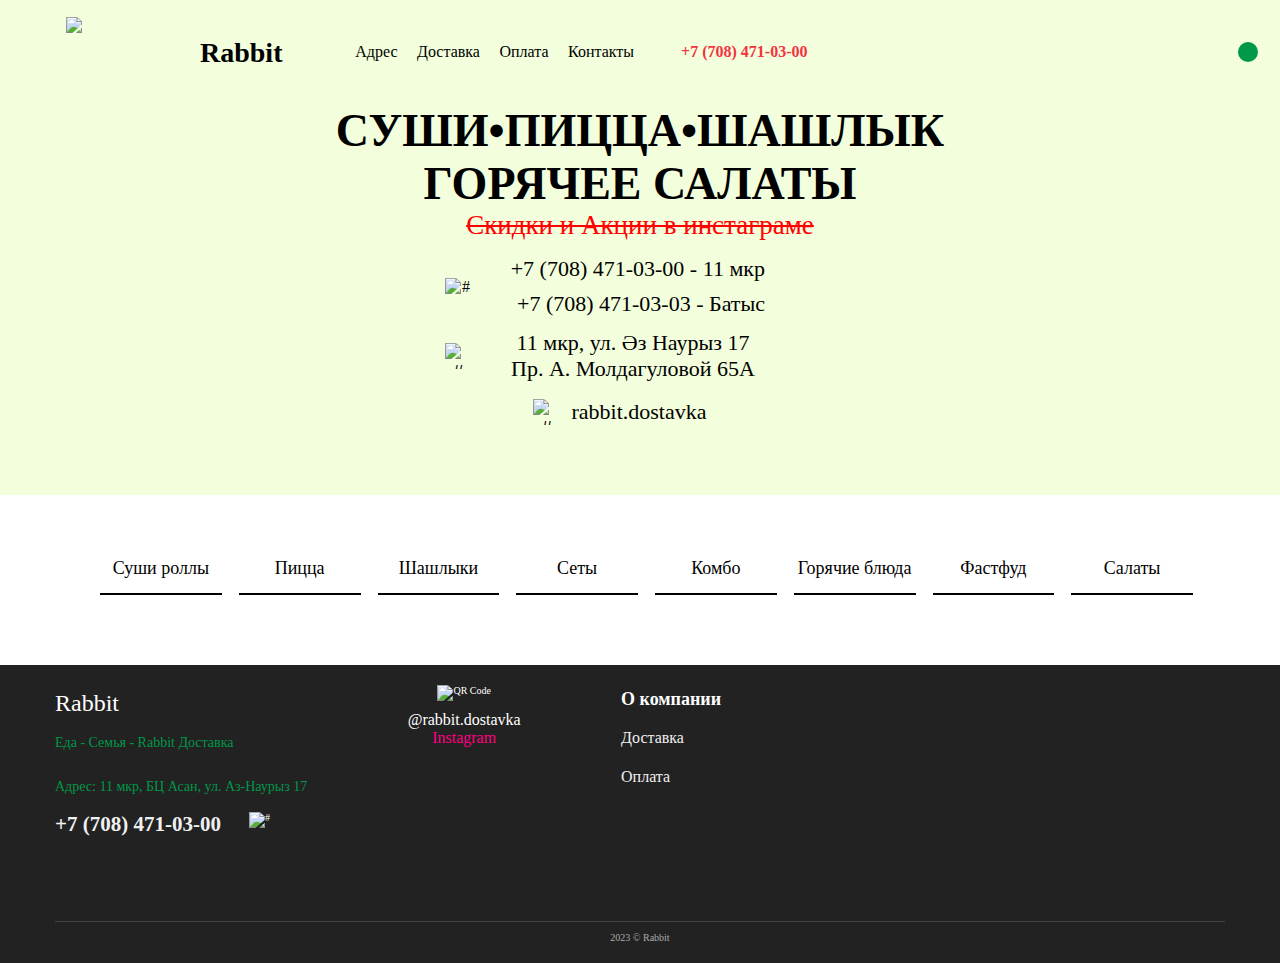
==== index.html @ d7cb296f "Add files via upload" ====
<!DOCTYPE html>
<html lang="en">

<head>
    <meta charset="UTF-8">
    <meta name="viewport" content="width='device-width', initial-scale=1.0">
    <link rel="stylesheet" href="style.css">
    <title>Вкусные Суши Пицца Шашлык. Доставка по Актобе Бесплатно</title>
</head>

<body>

    <div class="info_wrapper">
        <div class="overlay"></div>
        <div class="show-info-adress">
            <h1 class="show-info-adress-h1"></h1>
            <p class="show-info-adress-p"></p>
        </div>
    </div>

    

    <header>
        <img class="logo" src="images/logo.png" />
        <div class="header-section">
            <p class="name">Rabbit</p>
            <nav class="nav-header">
                <div class="nav-btns">
                    <button class="nav-btn" id='adress'>
                        <p>Адрес</p>
                    </button>
                    <button class="nav-btn" id="delivery">
                        <p>Доставка</p>
                    </button>
                    <button class="nav-btn" id="pay">
                        <p>Оплата</p>
                    </button>
                    <button class="nav-btn" id="contacts">
                        <p>Контакты</p>
                    </button>
                   
                </div>
                <a href="tel:+77084710300" style="color: #f33340;" class="teleph">+7 (708) 471-03-00</a>
            </nav>
            <p class="invis"></p>
            <button class="nav-btn">
                <a href="checkout.html" class="checkout-button"><img src="images/shopping-basket.png" alt=""></a>
            </button>
        </div>
    </header>
    <!---HEAAAAAAAAAAAAAAADDDDDDDDDDDDDDDDDEEEEEEEEEEEEERRRRRRRRRRRRRRRRRRRRR 2222222222222222222222222222222-->
    <div class="header-2">
    
        <div class="container">
            <div class="header">
                СУШИ•ПИЦЦА•ШАШЛЫК <br />
                ГОРЯЧЕЕ САЛАТЫ
            </div>
            <div class="addition-info">
                <p class="discount">Скидки и Акции в инстаграме</p>
                <div class="contact-info">
                    <img src="images/phone-call.png" alt="#" class="phone-icon" />
                    <div class="phones">
                        <p class="phone-1">+7 (708) 471-03-00 - 11 мкр</p>
                        <p class="phone-2">+7 (708) 471-03-03 - Батыс</p>
                    </div>
                </div>
                <div class="address-block">
                    <img src="images/location-pin.png" alt="#" class="location" />
                    <div class="adresess">
                        <p class="address-1">11 мкр, ул. Әз Наурыз 17</p>
                        <p class="address-2">Пр. А. Молдагуловой 65А</p>
                    </div>
                </div>
                <div class="instagram">
                    <img src="images/insta.png" alt="#" class="insta-icon" />
                    <p>rabbit.dostavka</p>
                </div>
            </div>
        </div>
    </div>


    <main class="main">
        <div class="container">
            <!-- Навигация по категориям -->
            <nav class="main__nav">
                <button class="nav-btn main__nav_btn" data-type="sushi">Суши роллы</button>
                <button class="nav-btn main__nav_btn" data-type="pizza">Пицца</button>
                <button class="nav-btn main__nav_btn" data-type="shash">Шашлыки</button>
                <button class="nav-btn main__nav_btn" data-type="set">Сеты</button>
                <button class="nav-btn main__nav_btn" data-type="combo">Комбо</button>
                <button class="nav-btn main__nav_btn" data-type="hot">Горячие блюда</button>
                <button class="nav-btn main__nav_btn" data-type="fastfood">Фастфуд</button>
                <button class="nav-btn main__nav_btn" data-type="salads">Салаты</button>
            </nav>
    
            <!-- Контейнер для карточек товаров -->
            <div class="product__cards"></div>
    </main>

    <footer class="footer">
        <div class="container-footer">
            <div class="footer-content">
                <div class="footer-info">
                    <h3>Rabbit</h3>
                    <p>Еда - Семья - Rabbit Доставка<br><br>
                        Адрес: 11 мкр, БЦ Асан, ул. Аз-Наурыз 17</p>
                    <div class="footer-tel"> <a href="tel:+77084710300">+7 (708) 471-03-00</a>
                        <img src="images/whatsapp.png" alt="#">
                    </div>
                </div>
                <div class="footer-links">
                    <div class="qr-section">
                        <img src="/footer-images/qr.jpg" alt="QR Code" />
                        <p>@rabbit.dostavka</p>
                    </div>
                    <div class="socials">
                        <a href="https://www.instagram.com/rabbit.dostavka" target="_blank">Instagram</a>
                    </div>
                </div>
                <div class="footer-about">
                    <h4>О компании</h4>
                    <a class="delivery">Доставка</a>
                    <br>
                    <a class="pay">Оплата</a>
                </div>
                <div class="footer-map">
                    <iframe
                        src="https://www.google.com/maps/embed?pb=!1m14!1m8!1m3!1d40790.272103931005!2d57.206303!3d50.28461!3m2!1i1024!2i768!4f13.1!3m3!1m2!1s0x4182216ed32d5f21%3A0x806fc4bc1d9e8f83!2z0JDQtyDQndCw0YPRgNGL0LcgMTcsINCQ0pvRgtOp0LHQtSAwMzAwMDAsINCa0LDQt9Cw0YXRgdGC0LDQvQ!5e0!3m2!1sru!2sua!4v1732531003346!5m2!1sru!2sua"
                        width="422" height="214" style="border:0;" allowfullscreen="" loading="lazy"
                        referrerpolicy="no-referrer-when-downgrade"></iframe>
                </div>
            </div>
            <div class="footer-bottom">
                <p>2023 &copy; Rabbit</p>
            </div>
        </div>
    </footer>

    <script src="js/cardLoading_sys.js" ></script>
    <script src="js/text.js"></script>
</body>



</html>
---- style.css ----
* {
    padding: 0;
    margin: 0;
    border: none;
    font-family: 'tilda';
}


*, *::before, *::after {
    box-sizing: border-box;
}

a, a:link, a:visited {
    text-decoration: none;
}

a:hover {
    text-decoration: none;
}

aside, nav, footer, header, section, main {
    display: block;
}

h1, h2, h3, h4, h5, h6, p {
    font-size: inherit;
    font-weight: inherit;
    font-family: var(--first-family);
}

html {
    margin: 0;
    box-sizing: border-box;
    font-size: 10px;
}

@font-face {
    font-family: "tilda";
    src: url(./fonts/TildaSans-VF.woff) format("woff"),
    url(./fonts/TildaSans-VF.woff2) format("woff2");
}

button{
    background: transparent;
}

.container{
    max-width: 1110px ;
    margin: 0 auto;
    width: 100%;
}


header {
    background-color: #f2fedc;
    width: 100%;
    height: auto;
    display: flex;
    padding: 0 2rem;
}

.logo {
    width: 139px;
    margin-left: 46px;
    position: absolute;
    margin-top: 17px;
}

.name {
    font-size: 2rem;
    padding-left: 180px;
    font-family: "tilda";
    line-height: 43px;
    font-size: 28px;
    font-weight: 700;
    position: inherit;
}

.header-section {
    display: flex;
    width: 100%;
    height: auto;
    align-items: center;
    justify-content: space-between;
    padding-bottom: 27px;
    padding-top: 27px;
}

.nav-header {
    display: flex;
    align-items: center;
}

.nav-btns {
    display: inline-block;
    width: auto;
    height: 5rem;
}

.nav-btn {
    background-color: transparent;
    height: 5rem;
    text-align: center;
    margin-left: 15px;
    margin-right: 2px;
    transition: 0.2s ease-in;
    font-size: 18px;
    font-family: "tilda";
    line-height: 1.55;
    font-weight: 400;
    cursor: pointer;
}

.nav-btn:hover {
    color: #ffbe16;
}

.teleph {
    font-family: "tilda";
    color: #f33340;
    margin-left: 45px;
    font-size: 24px;
    font-weight: 700;
}

.invis {
    margin-right: 300px;
}



/*HEADER-1 END*/

/* header - 2 start */

.header-2 {
    background-color: #f2fedc;
    padding-bottom: 7rem;
    text-align: center;
}


.header {
    font-size: 28px;
    font-weight: bold;
    color: #000;
    font-size: 46px;
    position: static;
}

.menu {
    display: flex;
    justify-content: center;
    gap: 20px;
    margin-bottom: 20px;
}


.sushi {
    width: 286px;
    height: 381px;
    margin-left: 400px;
    position: absolute;
    margin-top: 65px;
}

.shashl {
    width: 575px;
    height: 479px;
    position: absolute;
    transform: rotate(10deg);
    margin-top: 280px;
    margin-left: 460px;
}

.pizza {
    width: 531px;
    height: 397px;
    position: absolute;
    margin-left: 970px;
    margin-top: 125px;
}

.addition-info {
    font-size: 22px;
    width: 500px;
    margin: 0 auto;

}



.contact-info {
    font-size: 16px;
    display: grid;
    /* Use grid layout */
    grid-template-columns: auto 1fr auto;
    /* Define three columns */
    align-items: center;
    justify-content: space-around;
    width: 350px;
    height: 44px;
    text-align: center;
    margin-left: 25px;
    margin-top: 15px;
}

.phones {}

.contact-info .phone-1 {
    font-size: 22px;
    position: static;
    float: right;

}

.contact-info .phone-2 {
    font-size: 22px;
    position: static;
    float: right;
    line-height: 43px;
}

.contact-info .phone-icon {
    width: 26px;
    height: 26px;
    margin-left: 30px;
}


.discount {
    font-size: 22px;

}




.address-block {
    font-size: 22px;
    display: grid;
    /* Use grid layout */
    grid-template-columns: auto 1fr auto;
    /* Define three columns */
    align-items: center;
    justify-content: space-around;
    margin: 0 auto;
    width: 350px;
    height: 44px;
    margin-right: 95px;
    margin-top: 30px;
}






.location {
    width: 26px;
    height: 26px;

}

.instagram {
    margin-top: 10px;
    font-size: 22px;
    font-weight: 400;
    margin-top: 25px;
    margin-right: 40px;
    display: flex;
    justify-content: center;
    align-items: center;
}

.insta-icon {
    width: 26px;
    height: 26px;
    margin-right: 12px;

}
/*MAIN START*/
main{
    margin-bottom: 5rem;
}

.main__nav{
    display: flex;
    justify-content: space-between;
    align-items: center;
    margin-top: 5rem;
}
.main__nav_btn{
    border-bottom: 2px solid black;
    width: 20rem;
    margin-bottom: 2rem;
}

.main__nav_btn:hover{
    border-bottom: 2px solid rgb(119, 175, 15);
}

.product__cards{
    display: grid;
    grid-template-columns: repeat(auto-fit, minmax(300px, 1fr));
    place-items: center;
    /* display: flex;
    justify-content: space-between;
    align-items: center;
    flex-wrap: wrap; */

}

.product__card{
    border-radius: 2rem;
    display: flex;
    flex-direction: column;
    align-items: center;
    max-width: 34.5rem;
    box-shadow: 4px 4px 10px 0px rgba(34, 60, 80, 0.2);
    margin-bottom: 2rem;
}

.product__card:hover{
    transition: 0.3s ease-in-out;

    box-shadow: 11px -25px 62px 0px rgba(0, 0, 0, 0.25) ;
}

.card__image img{
    width: 34.5rem;
    height: 30rem;
    border-radius: 2rem;
    border-bottom-left-radius: 0;
    border-bottom-right-radius: 0;
    margin-bottom: 1.5rem;
   
}
.card__content{
    display: flex;
    flex-direction: column;
    align-items: center;
}
.card__price{
    font-size: 3vh;
    color: #019849;
    font-weight: 700;
    margin-bottom: 1.5rem;
}

.discount{
    font-size: 3vh;
    color: #ff0303;
    text-decoration:line-through;
}
.product_name_item{
        line-height: 1;
            color: #000000;
            font-weight: 400;
            text-transform: uppercase;
            font-size: 2rem;
            margin-bottom: 1.5rem;
}
.product_disc_item{
    line-height: 1.2;
    color: #7d7d7d;
    font-weight: 600;
    font-size: 1.4rem;
    margin-bottom: 1.5rem;
}

.card__disc_button{
    margin-bottom: 3.5rem;
}

.disc__button_item{
    color: #ffffff;
        background-color: #019849;
        border-radius: 9px;
        padding: 1rem 7.5rem;
        font-size: 1.3rem;
        font-weight: 700;
}

.card__bottom_btns{
    display: flex;
    justify-content: space-between;
    align-items: center;
    margin-bottom: 2.5rem;

}

.card__counter{
    display: flex;
    justify-content: space-between;
    align-items: center;
    text-align: center;
    padding: 0.6rem 0.4rem;
    border-radius: 9px;
    border: 1px solid black;
    margin-right: 0.5rem;
}

.conter__btn{
    background: transparent;
}
.conter__btn img{
    width: 16px;
    height: 16px;
}

.counter_nums{
    font-size: 14px;
    line-height: 1.55;
    padding: 0 4rem;
}


.bottom__button_item{
    color: #ffffff;
    background-color: #000000;
    border-radius: 9px;
    padding: 1rem 1.5rem;
    font-size: 1.3rem;
    font-weight: 700;
    transition: 0.3s ease-in-out;
}

.bottom__button_item:hover{
    background-color: #019849;
    
}


/*FOOOOOOOOOOOOOOOOOOOOOOTTTTTTTTTTTTTTTTTEEEEEEEEEERRRRRRRRRRRR*/

.footer {
    background-color: #222;
    color: #fff;
    padding: 20px 0;

}


.footer .container-footer {
    max-width: 1200px;
    margin: 0 auto;
    padding: 0 15px;
}

.footer-content {
    display: flex;
    justify-content: space-between;
    flex-wrap: wrap;

}


.footer-info {
    max-width: 300px;
}

.footer-info h3 {
    margin-bottom: 10px;
    font-size: 24px;
    line-height: 37px;
    font-weight: 400;
}

.footer-info p {
    color: #019849;
    margin-bottom: 10px;
    font-size: 14px;
    line-height: 22px;
    font-weight: 500;
}


.footer-info a {
    color: #f0f0f0;
    text-decoration: none;
    font-size: 21px;
    font-weight: 900;
    line-height: 33px;
    align-items: center;
    text-align: center;

}

.footer-info .footer-tel {
    display: flex;
    justify-content: space-between;
    align-items: center;
    width: 220px;
}

.footer-info .footer-tel img {
    width: 26px;
    height: 26px;

}

.footer-about {
    line-height: 28px;
    font-size: 16px;
}


.footer-about {
    line-height: 28px;
    font-size: 16px;
}

.footer-about a {
    cursor: pointer;
    color: #f0f0f0;
    font-weight: 400;
    font-size: 16px;
}

.footer-about .delivery {
    line-height: 50px;
}


.footer-about h4 {
    font-size: 18px;
    font-weight: 700;
}


.footer-links {
    display: flex;
    flex-direction: column;
    align-items: center;
}

.footer-links .qr-section {
    display: block;
    width: 150px;
    align-items: center;
    text-align: center;


}




.footer-links .qr-section img {
    width: 150px;
    height: 150px;
    margin-bottom: 10px;
}

.footer-links .qr-section p {
    font-size: 16px;
    font-weight: 400;
}




.footer-links .socials a {
    color: #ff007f;
    font-size: 16px;

}

.footer-map iframe {
    border: none;
    border-radius: 8px;
}

.footer-bottom {
    text-align: center;
    margin-top: 20px;
    border-top: 1px solid #444;
    padding-top: 10px;
    color: #aaa;
}



.info_wrapper {
    width: 100%;
    height: 100%;
    position: fixed;
    top: 0;
    left: 0;
    display: none;
    background-color: rgba(0, 0, 0, 0.5);  
    justify-content: center;   
    align-items: center;
    
}

.overlay {
    position: absolute;
    top: 0;
    left: 0;
    width: 100%;
    height: 100%;
    background-color: rgba(0, 0, 0, 0.5);
    opacity: 0;
    visibility: hidden;
    transition: opacity 0.4s ease-in, visibility 0.4s ease-in;
 
}

.overlay.show {
    opacity: 1;
    visibility: visible;

}

.show-info-adress {
    background-color: #0f0f0f;
    position: relative;
    padding: 45px 120px;
    color: #f0f0f0;
    transition: opacity 0.4s ease-in, visibility 0.4s ease-in;
    opacity: 0;
    visibility: hidden;
    flex-direction: column;
    align-items: center;
    text-align: center;
}

.show-info-adress.show {
    opacity: 1;
    visibility: visible;
}

.show-info-adress p {
    font-size: 18px;
}

.show-info-adress h1 {
    font-size: 30px;
    margin-bottom: 20px;
    font-weight: 700;
}

/*HEADER ADPTIVE START*/

@media(max-width:1300px) {
    .nav-btns .nav-btn {
        font-size: 1.6rem;
    }

    .teleph {
        font-size: 1.6rem;
    }
}


/*CARDS ADAPTIVE*/

@media (max-width:1024px) {
    .product__card{
        max-width: 30rem;
    }
    .card__image img{
        max-width: 30rem;
    }
    .main__nav{
        overflow-x: scroll;
    }
    /* header{
        display: none;
    } */
}

@media (max-width:960px) {
    .product__cards{
        grid-template-columns: repeat(auto-fit, minmax(350px, 1fr));
    }
}


/*CODE CHANGES*/

.checkout-button{
    background-color: #019849;
    padding: 1rem;
    display: flex;
    border-radius: 50%;
    align-items: center;
}
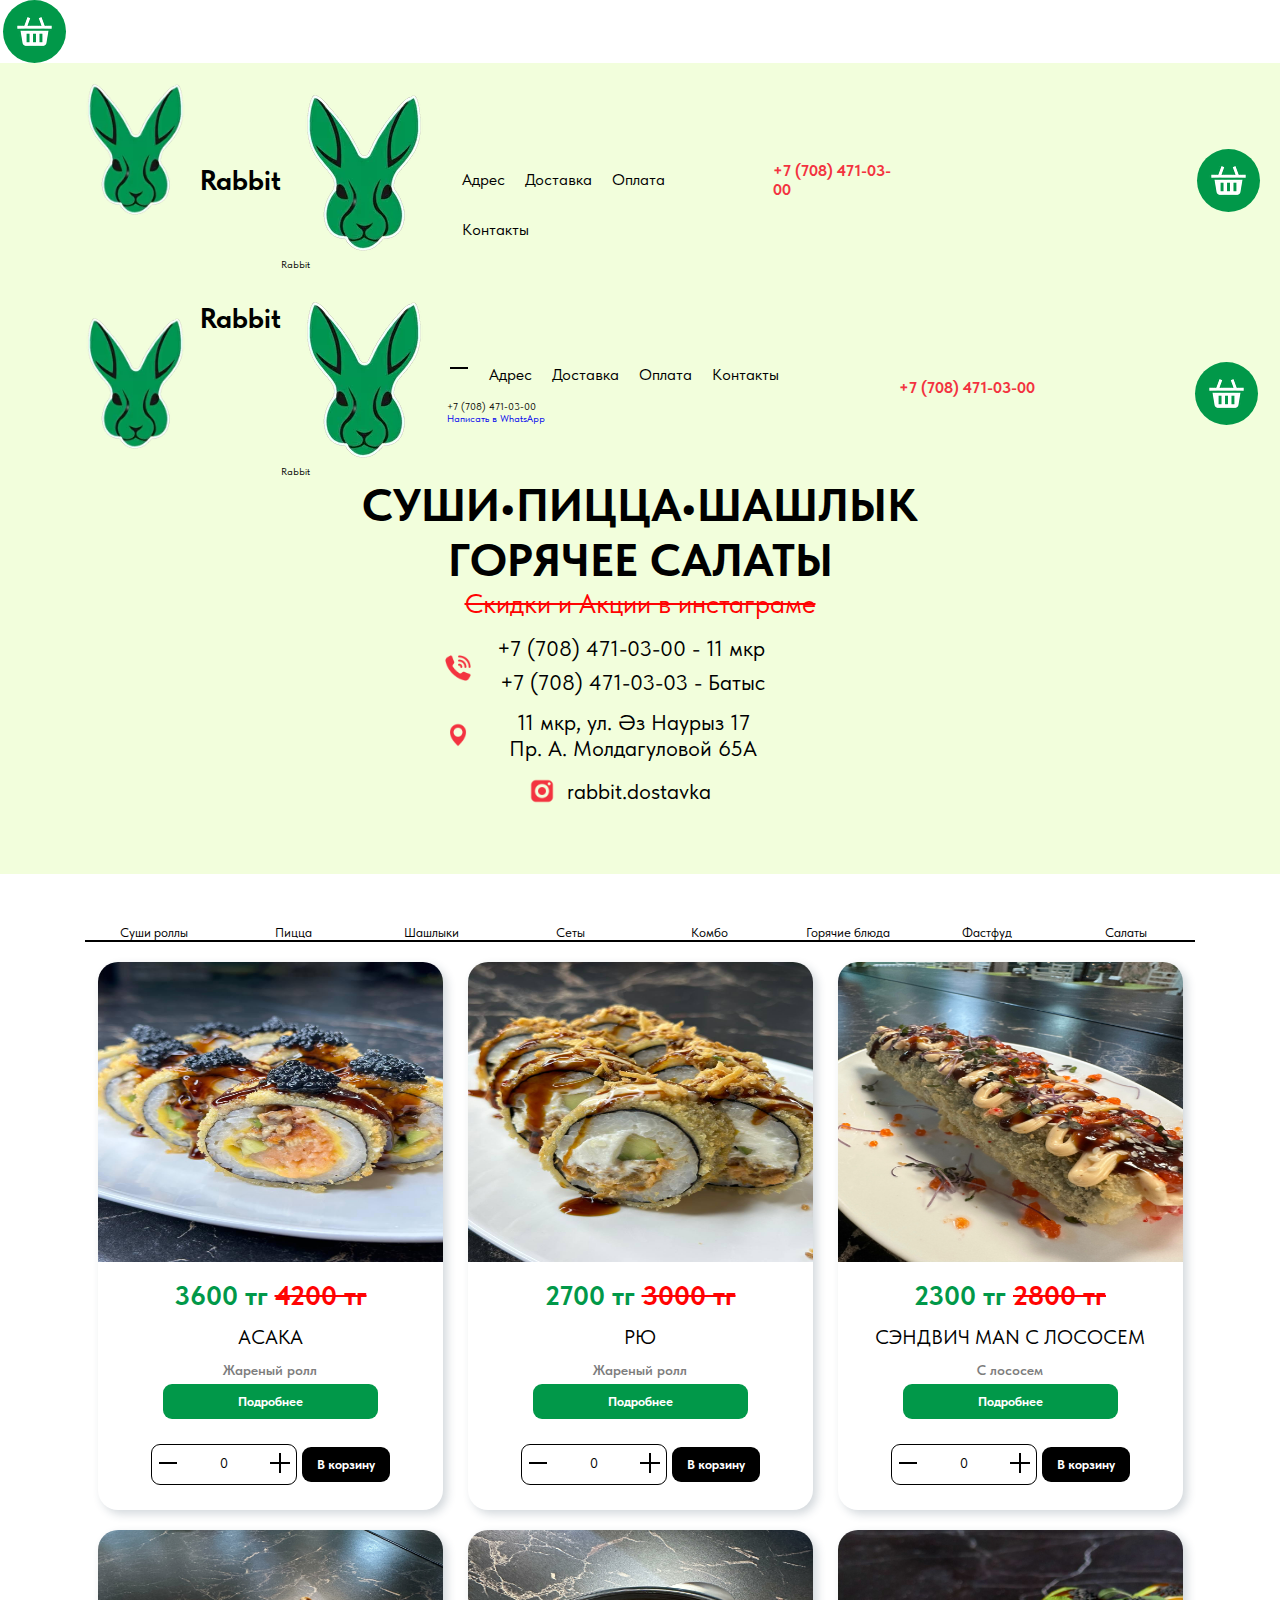
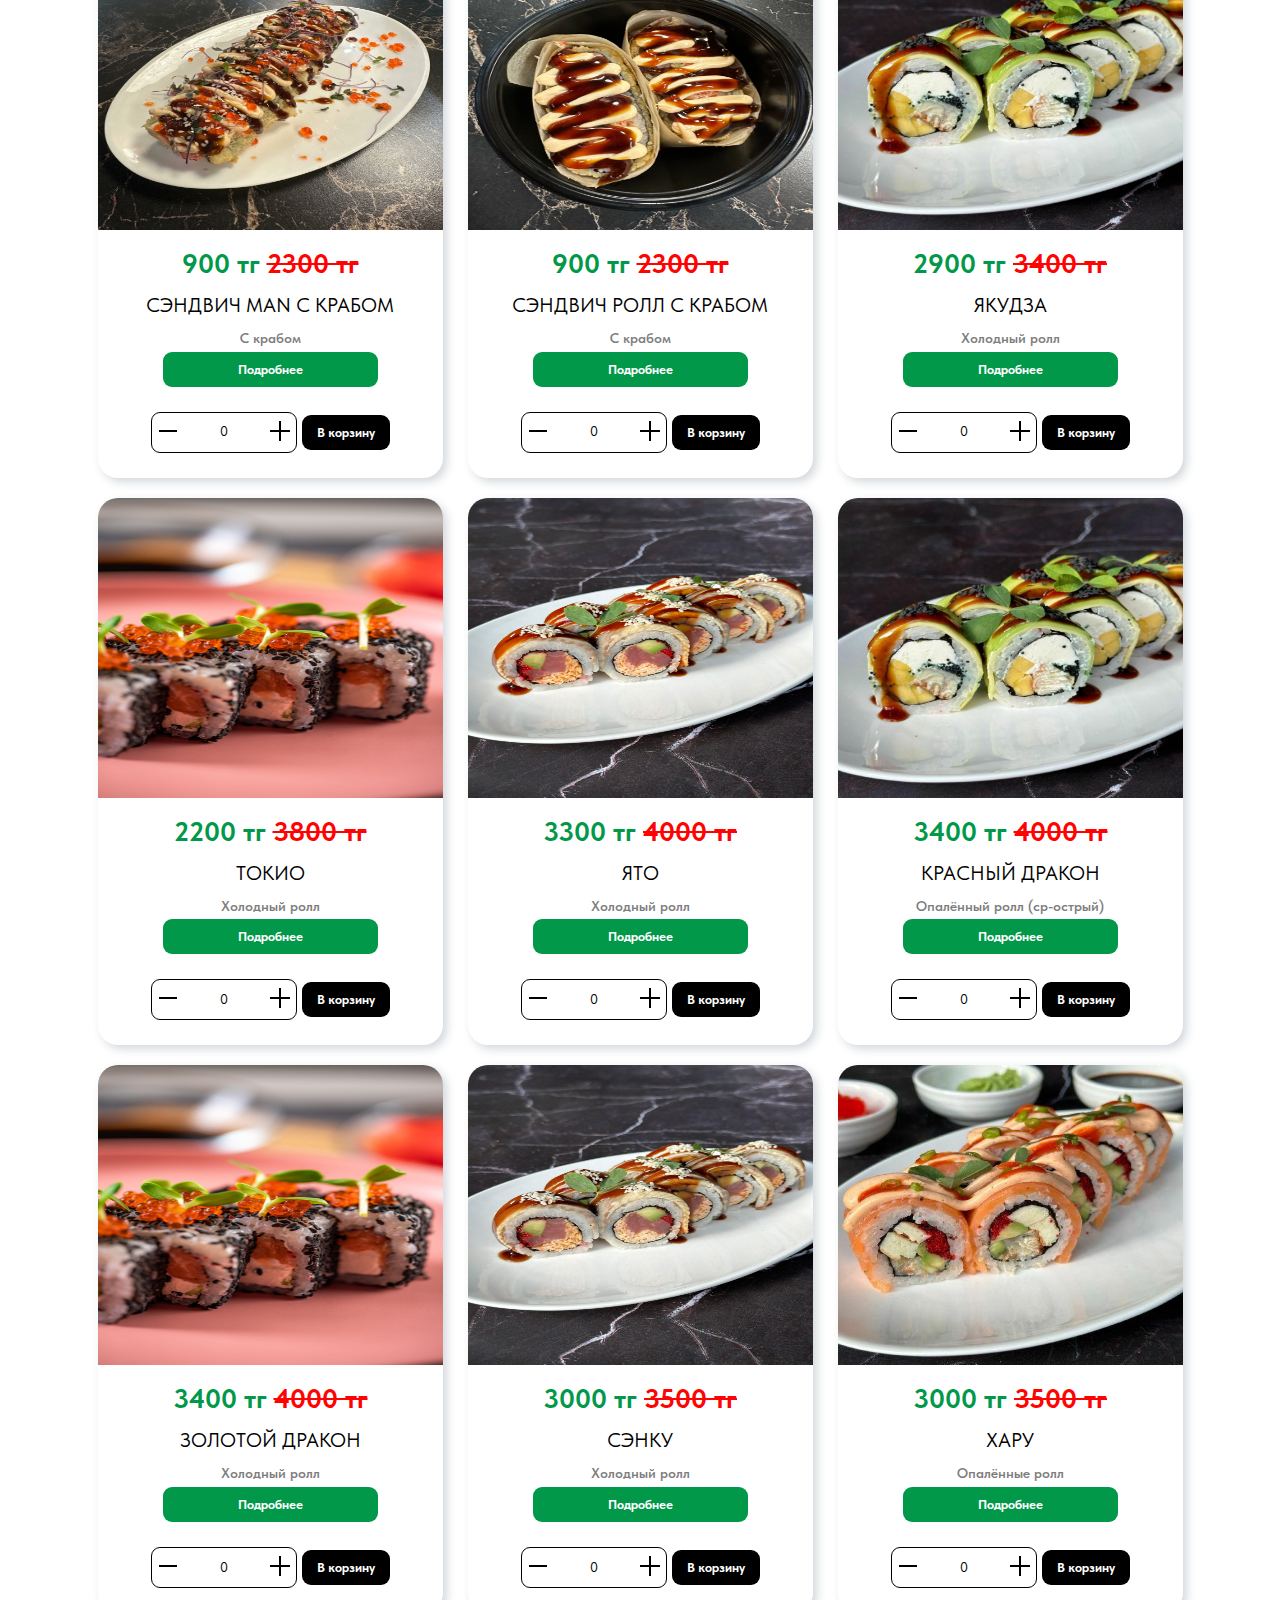
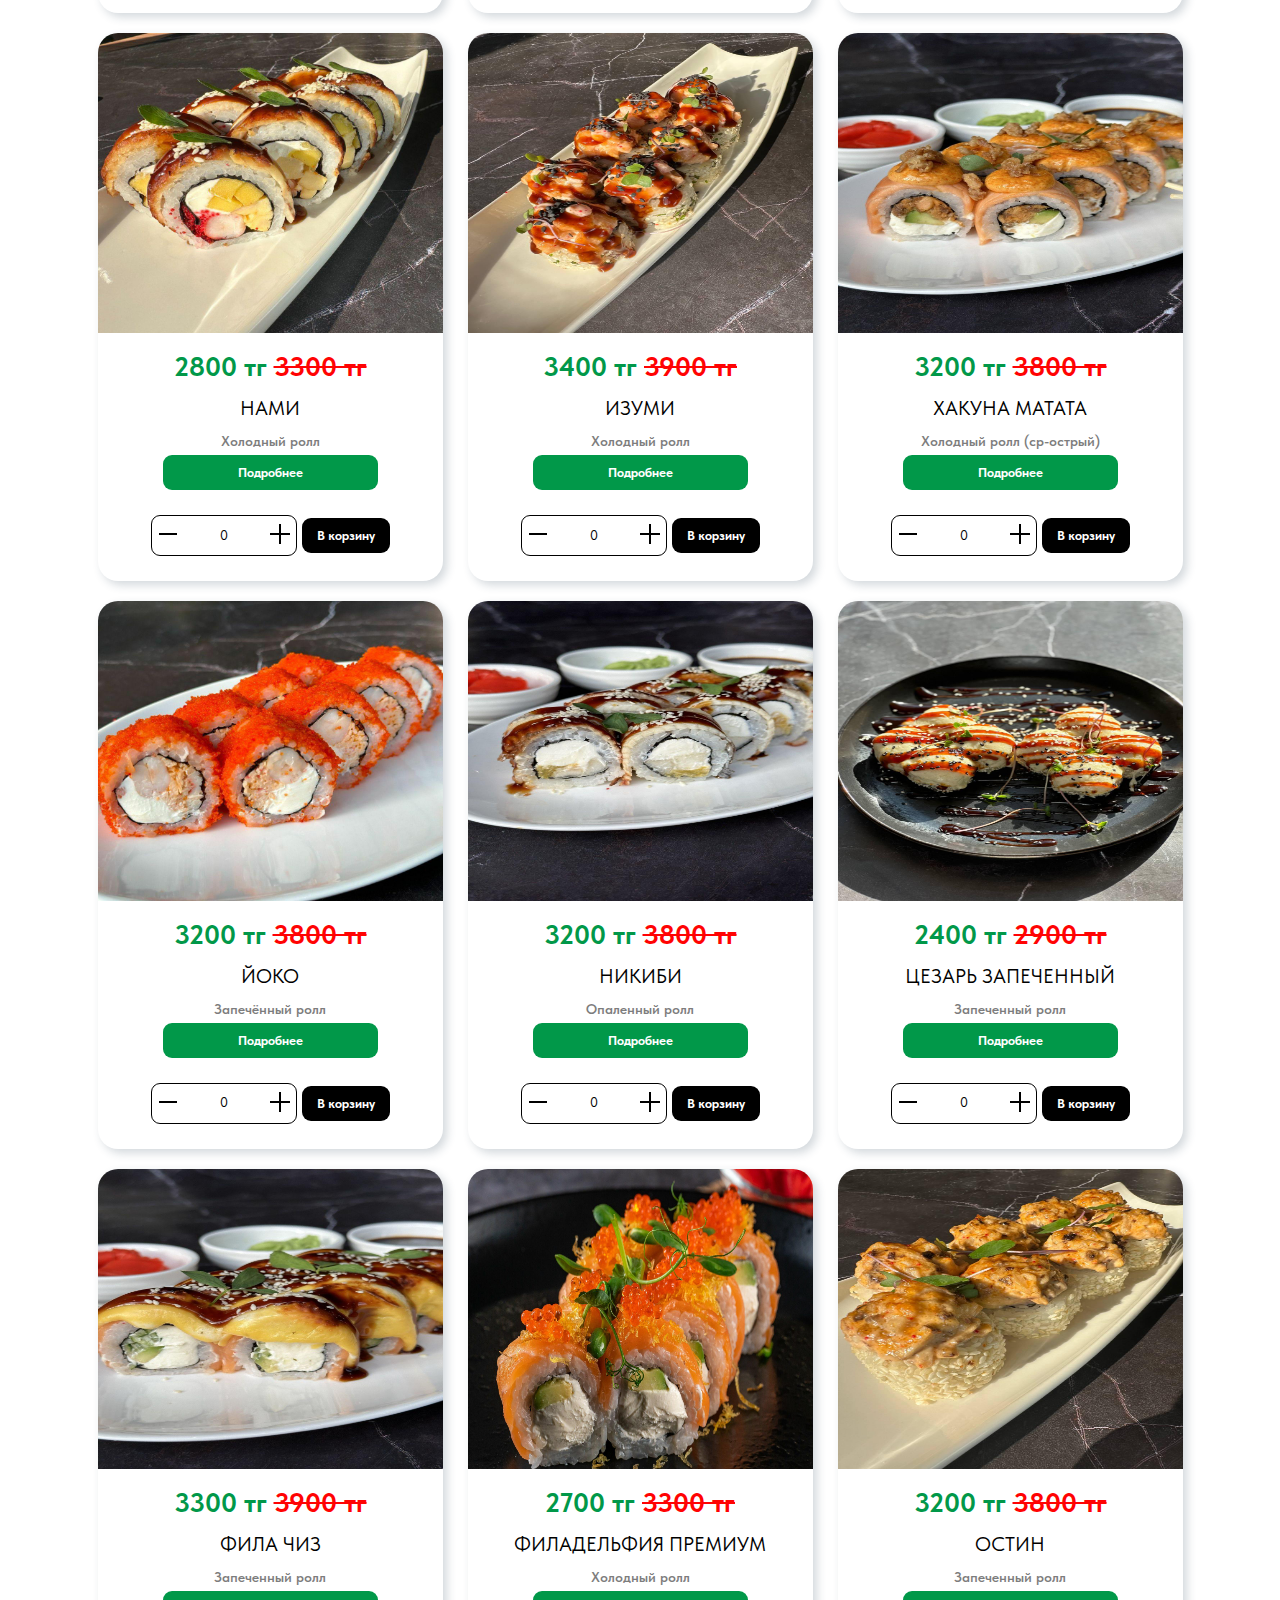
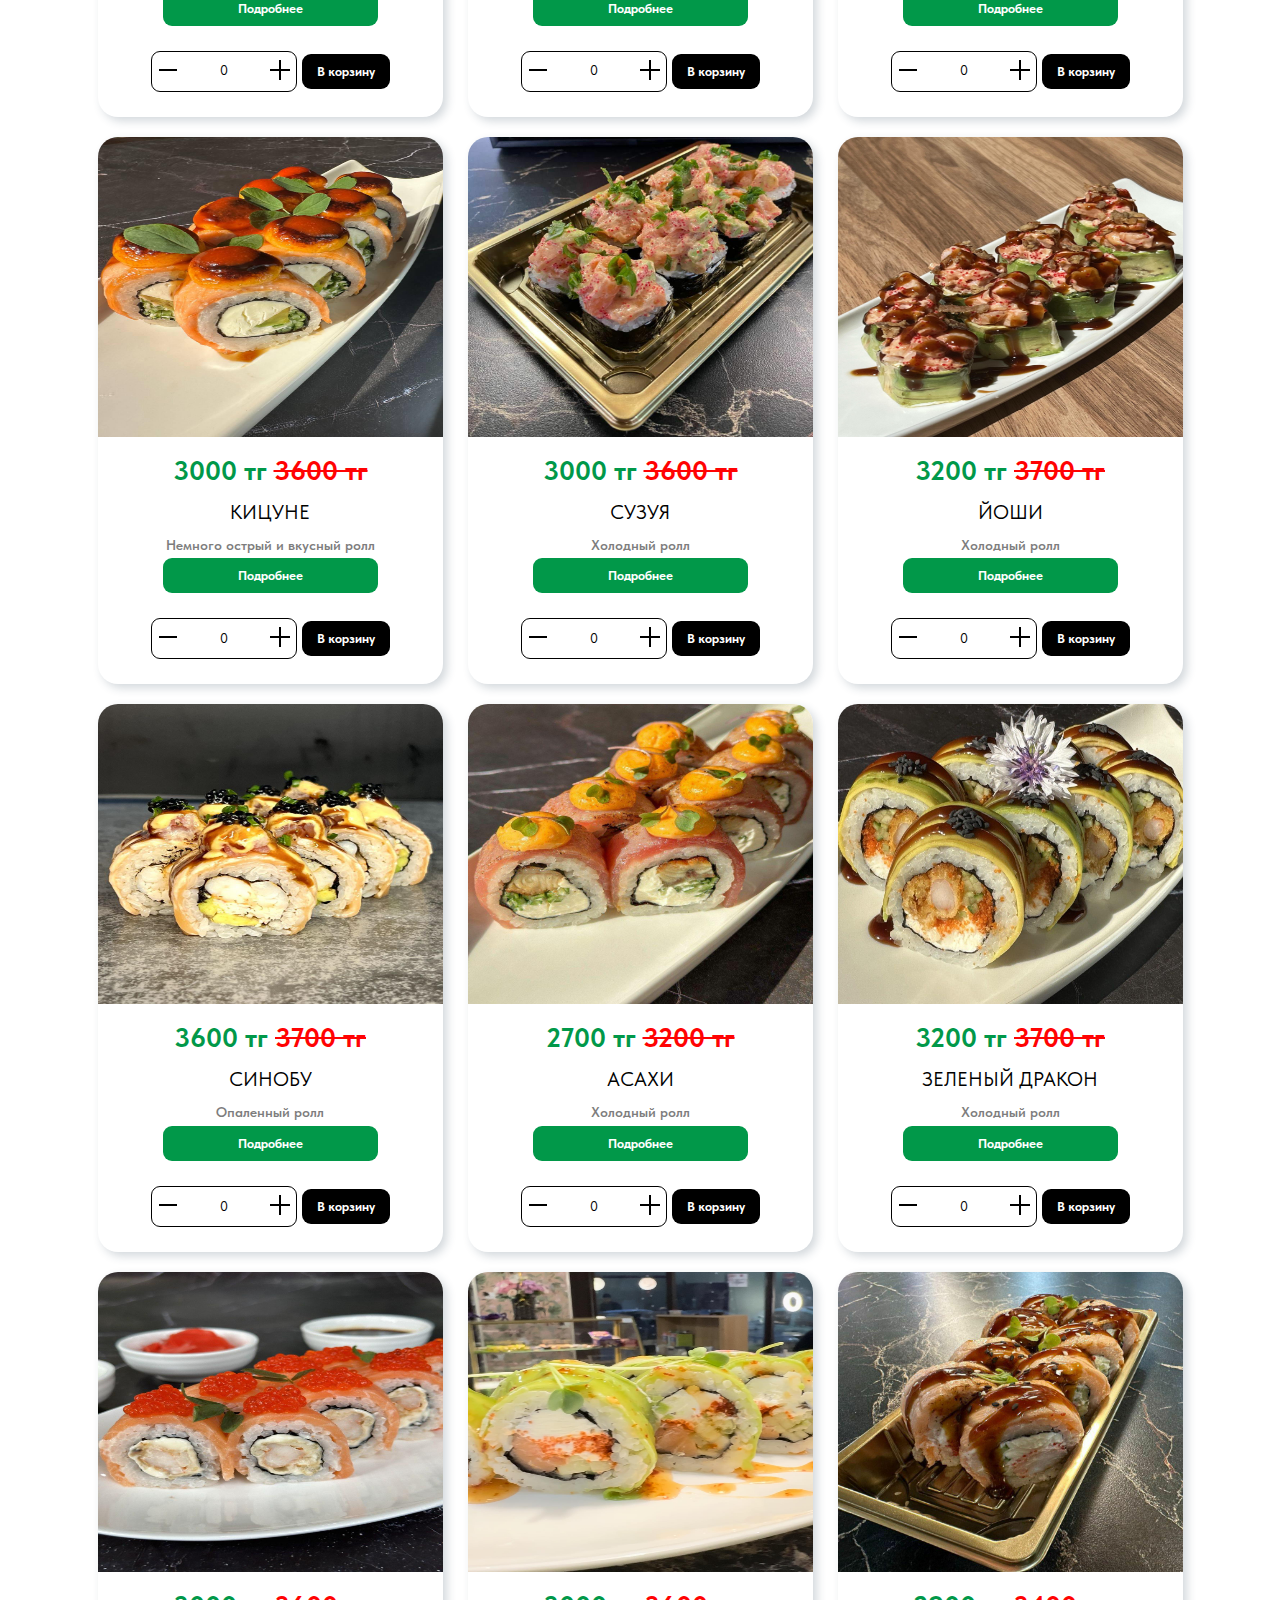
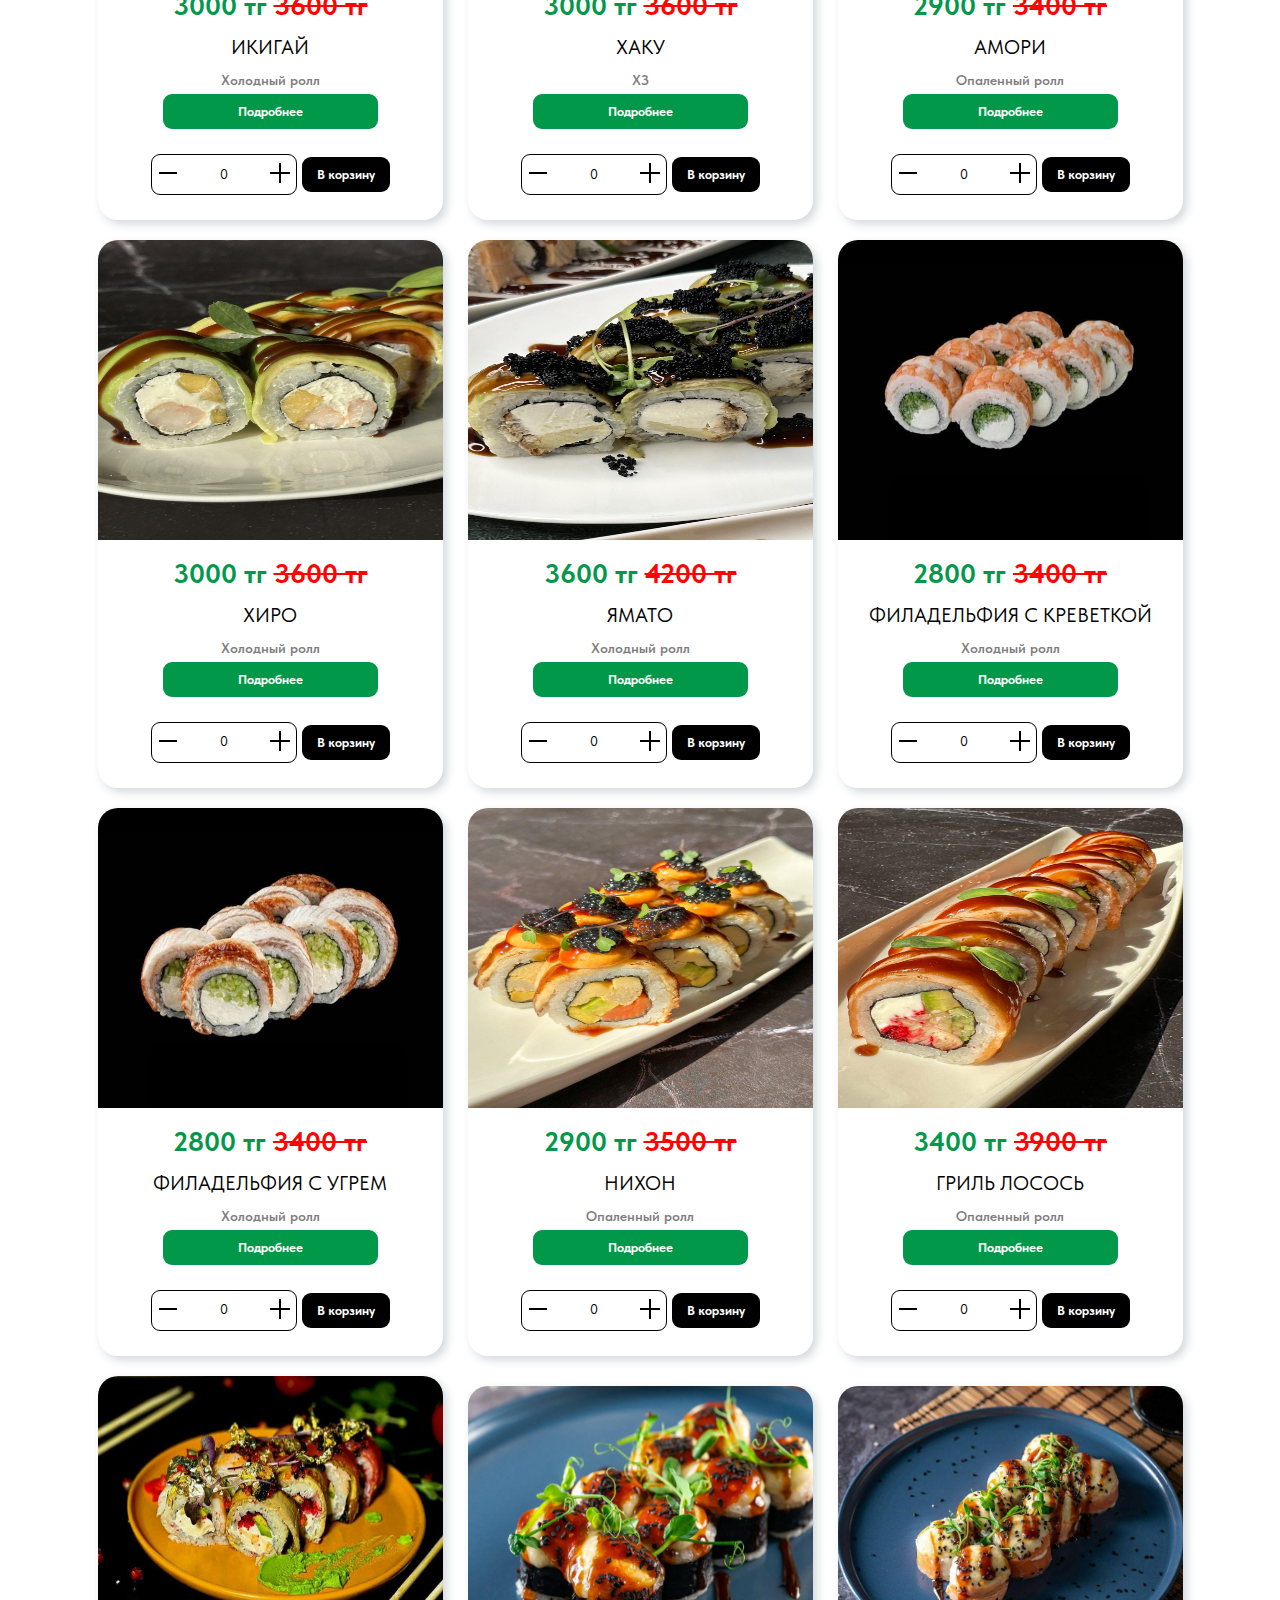
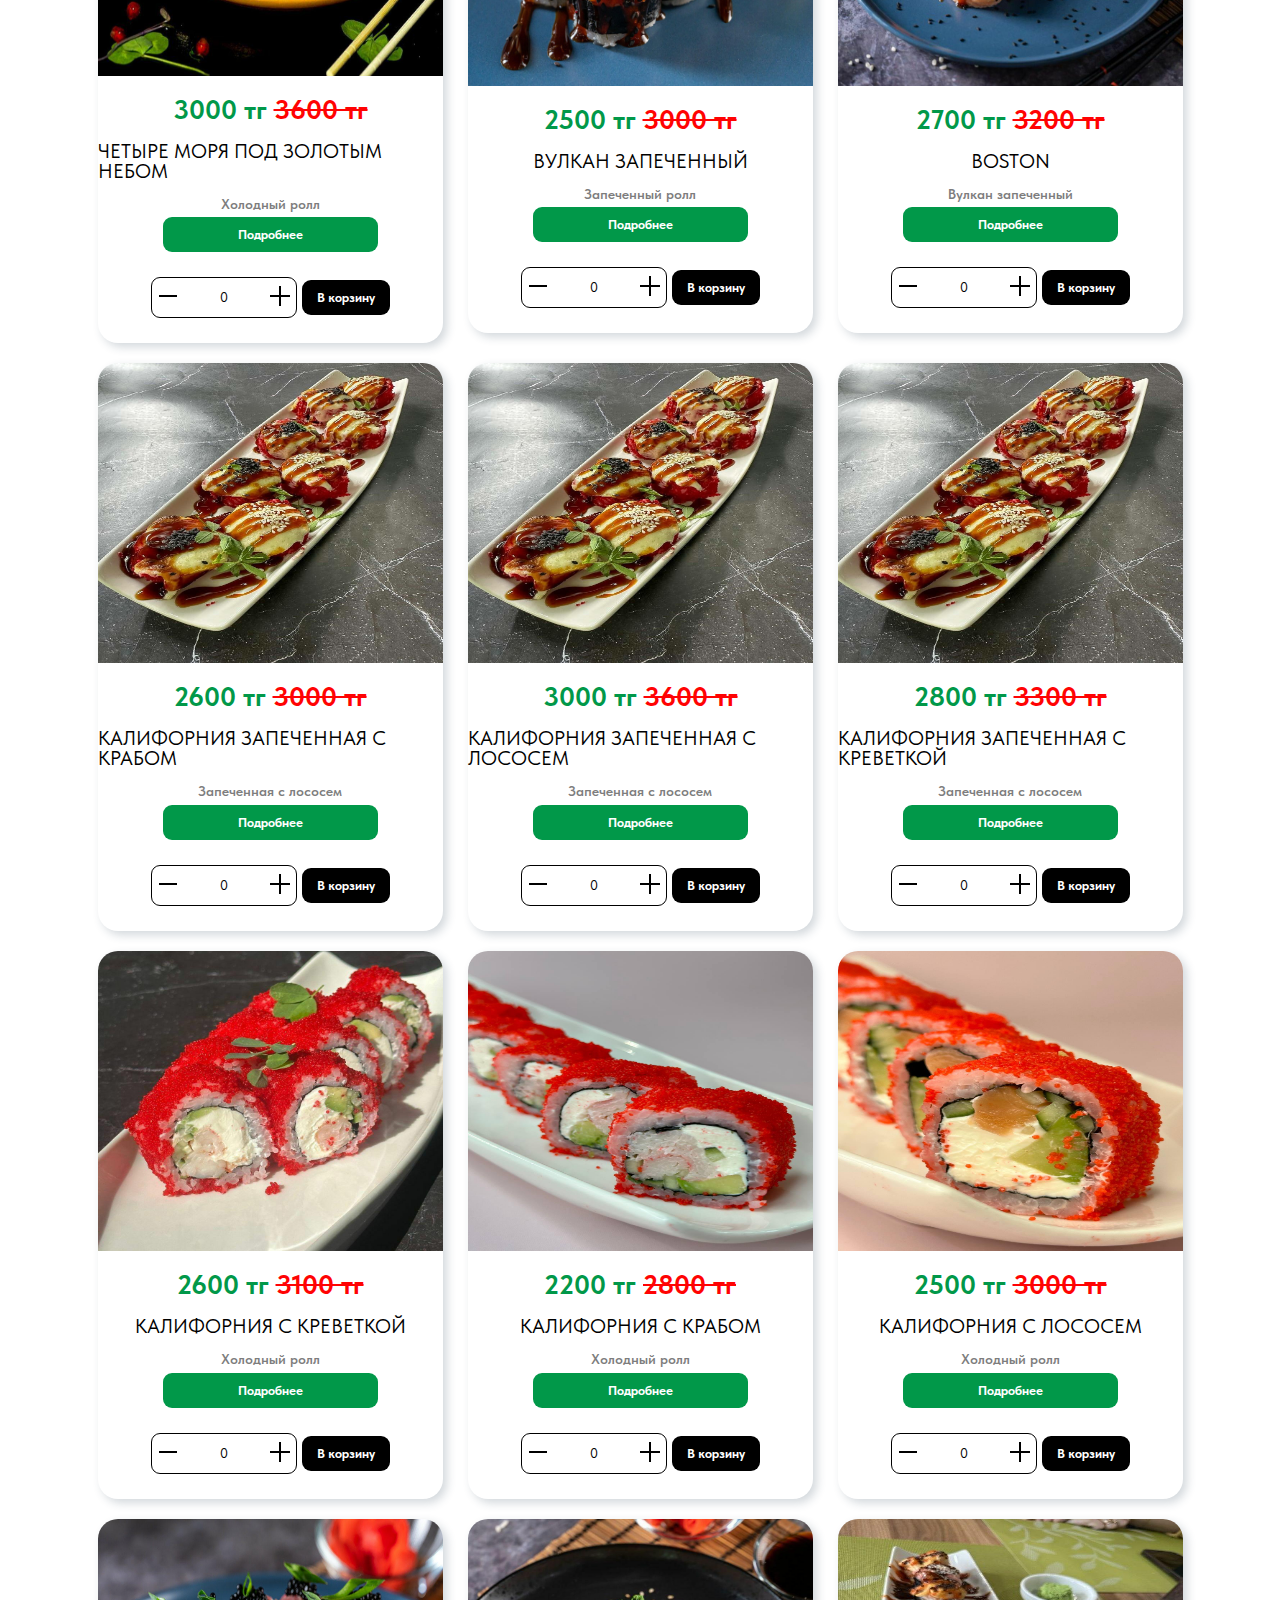
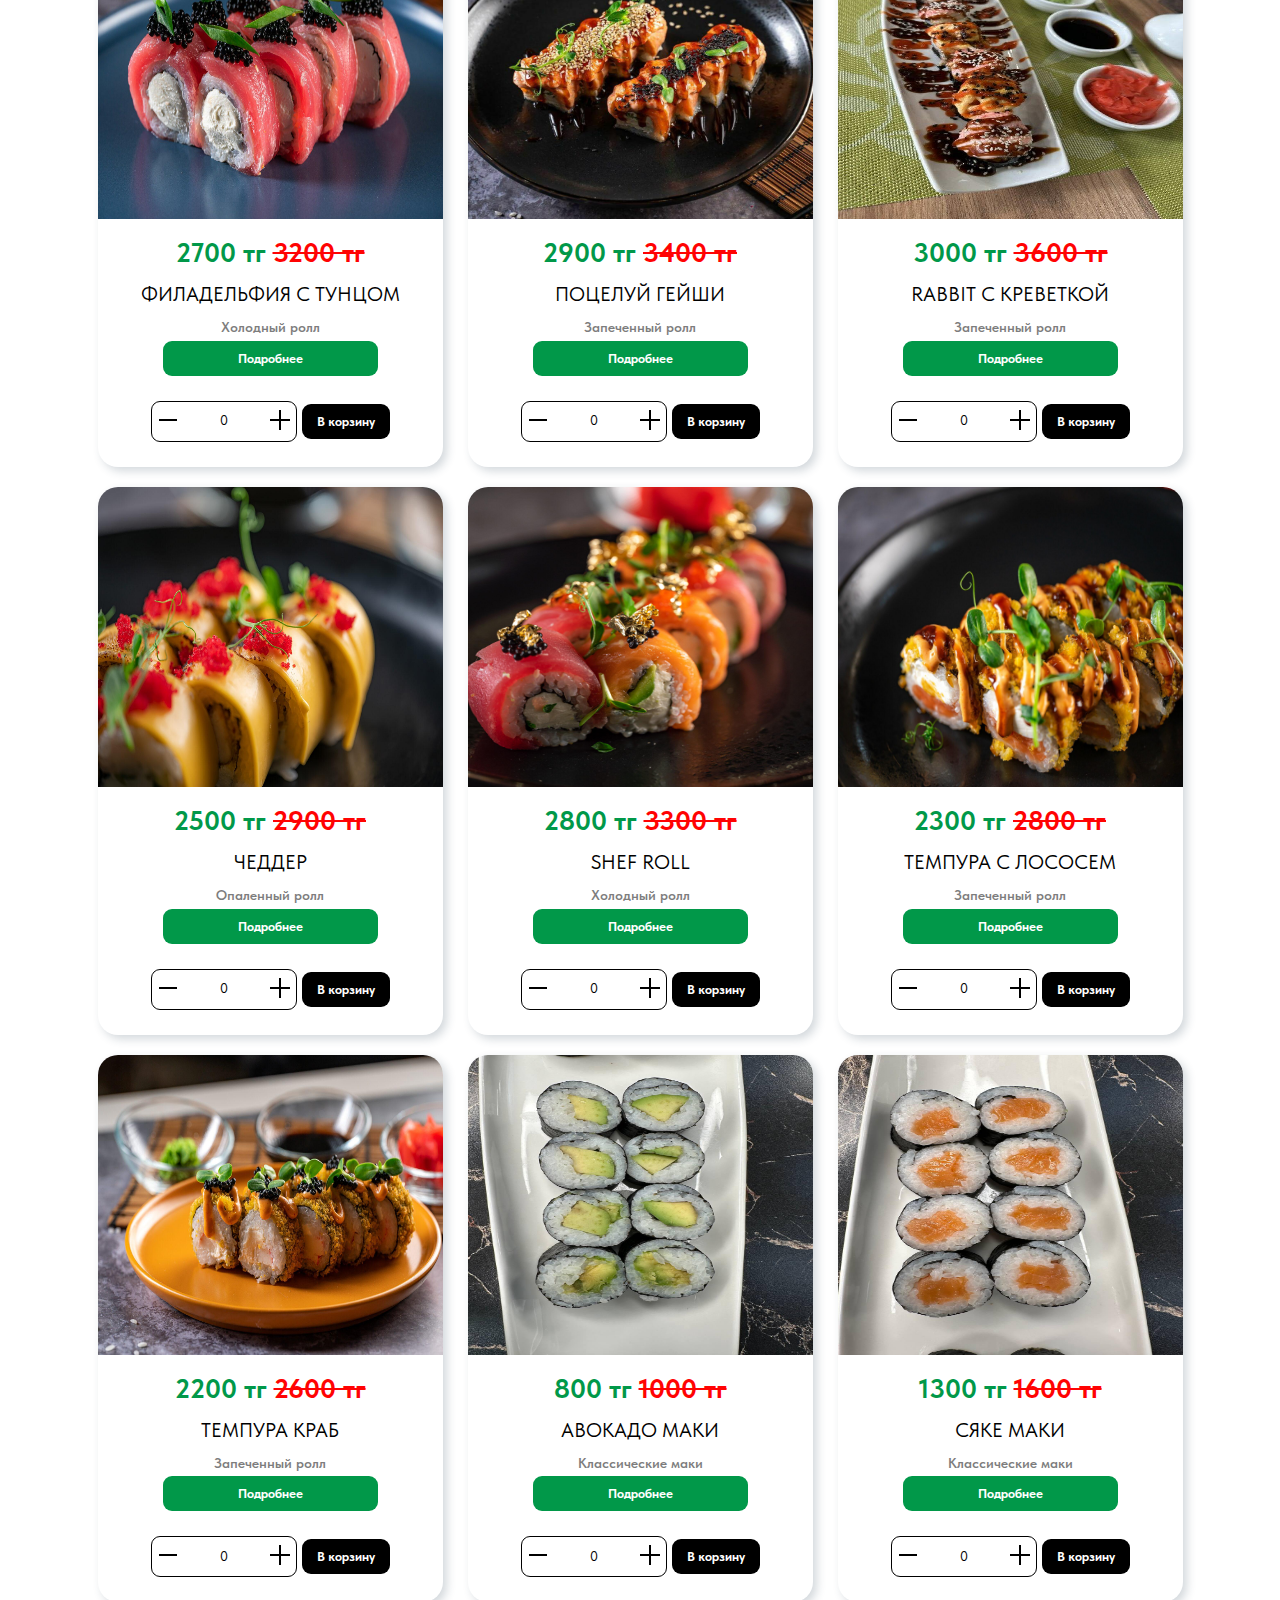
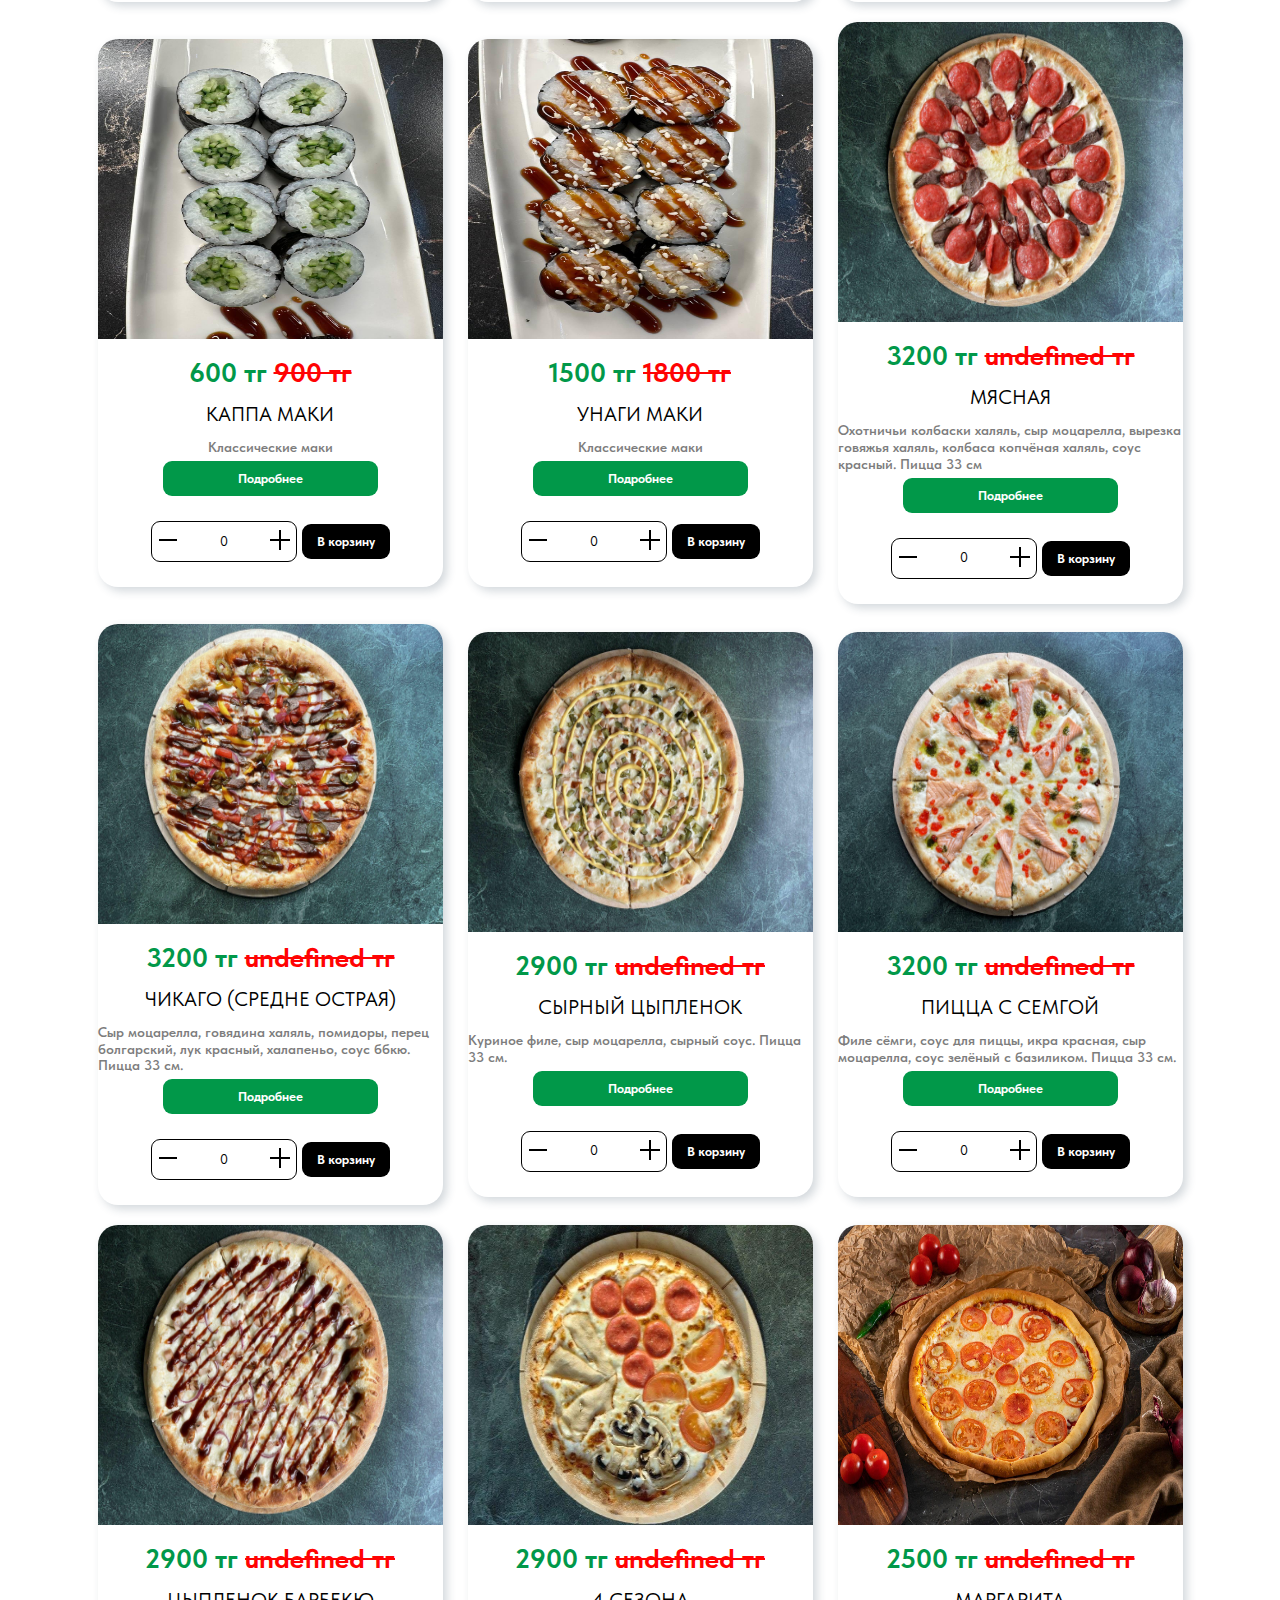
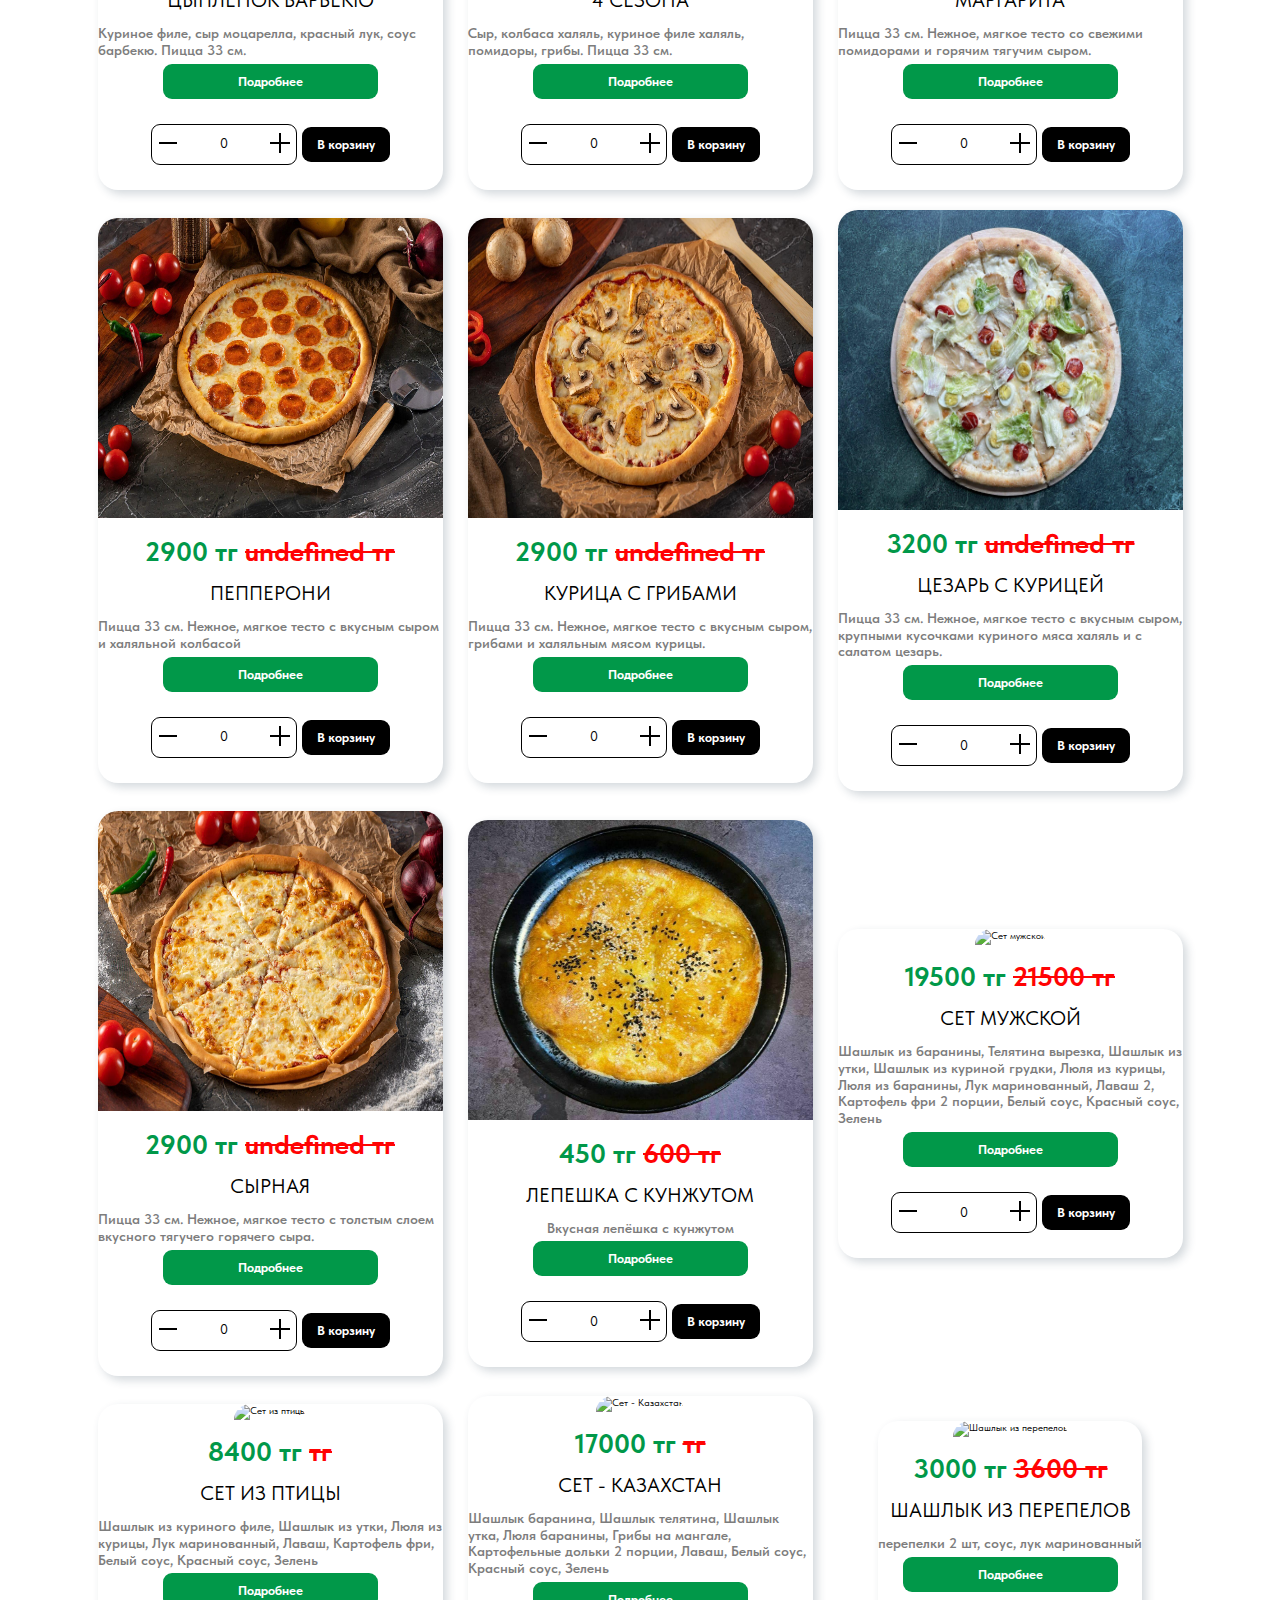
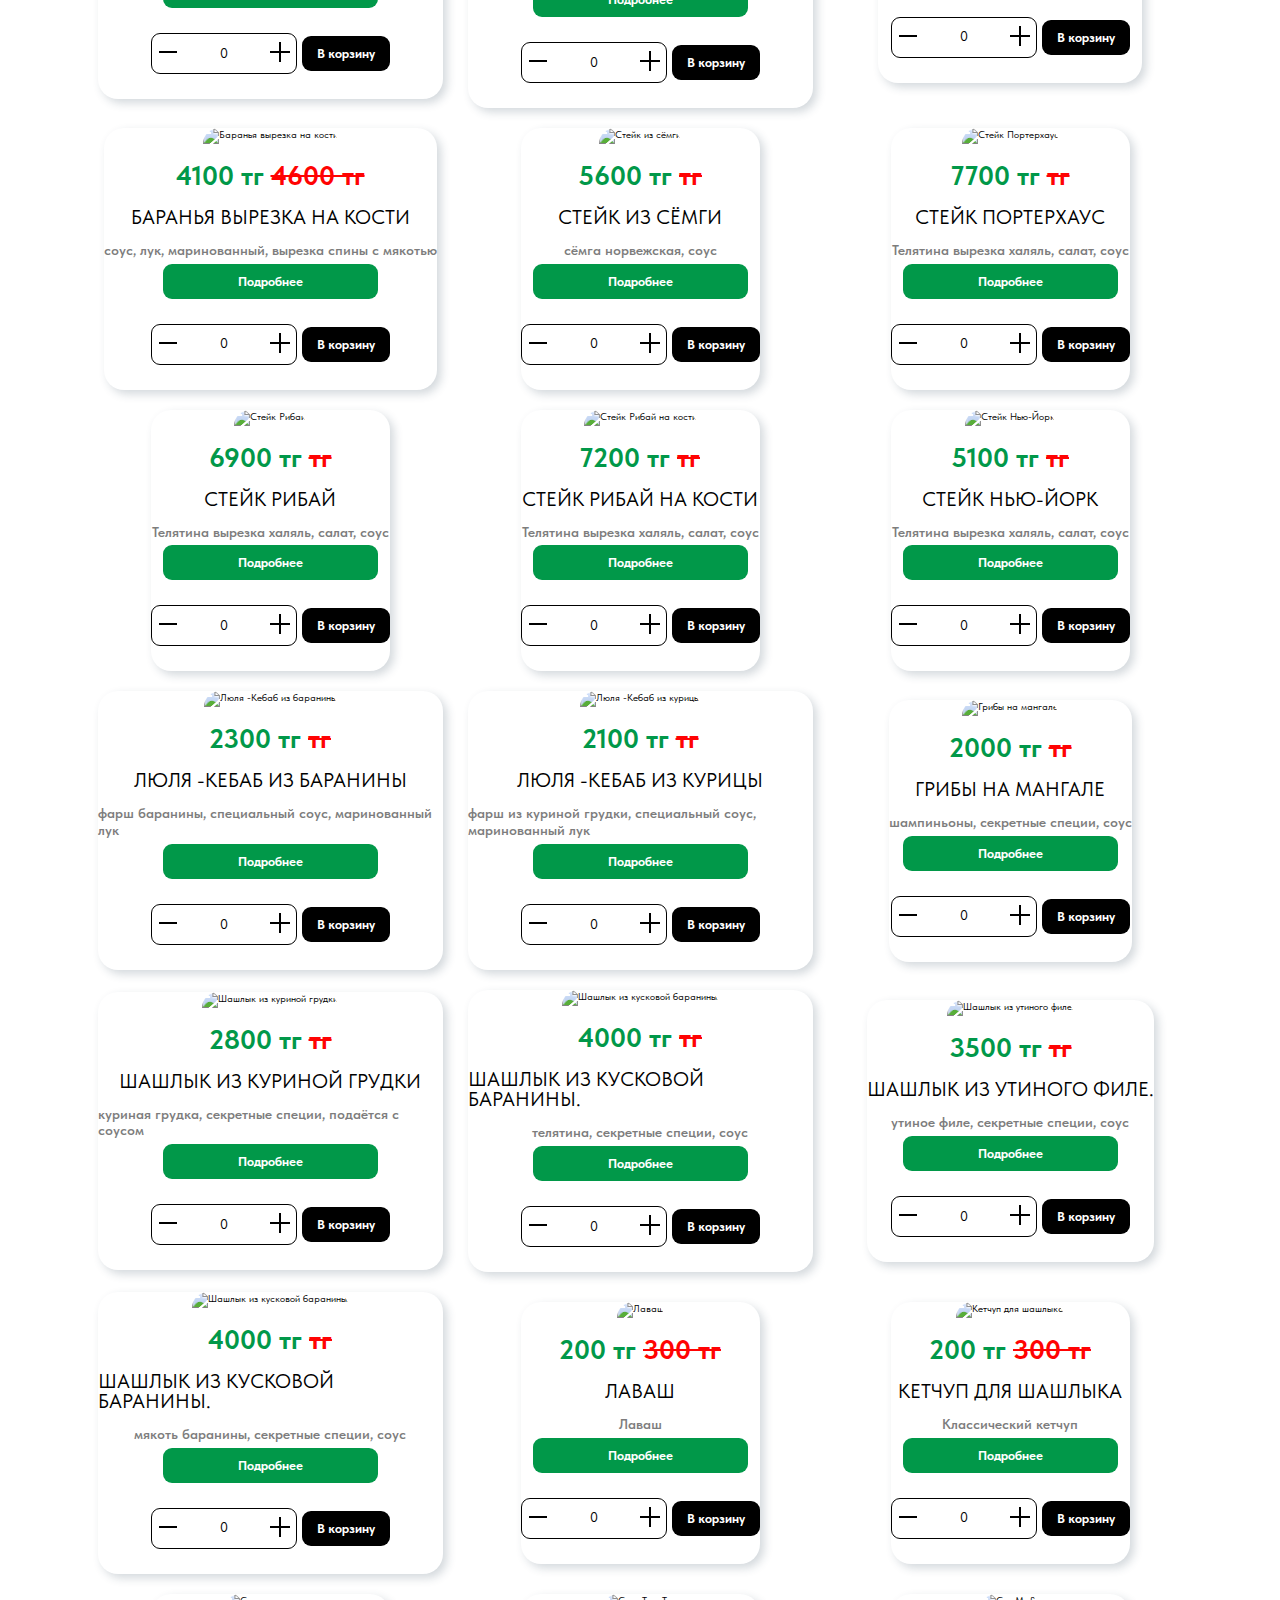
==== commit c7ccdcd7: "Update index.html" ====
--- a/index.html
+++ b/index.html
@@ -10,6 +10,16 @@
 
 <body>
 
+
+
+    <div class="side__btns-wrapper">
+        <button onclick="topFunction()" id="myBtn" title="Go to top"><img
+                src="images/arrow_upward_24dp_E8EAED_FILL0_wght400_GRAD0_opsz24.png" alt="" class="arrow_top-img"></button>
+        <button class="nav-btn_cart none" id="checkout__btn">
+            <a href="checkout.html" class="checkout-button"><img src="images/shopping-basket.png" alt="" ></a>
+        </button>
+    </div>
+   
     <div class="info_wrapper">
         <div class="overlay"></div>
         <div class="show-info-adress">
@@ -18,65 +28,134 @@
         </div>
     </div>
 
-    
-
-    <header>
+    <!---HEADER__MOBILE-->
+
+
+
+    <header class="header__main">
+
         <img class="logo" src="images/logo.png" />
         <div class="header-section">
             <p class="name">Rabbit</p>
+            <div class="header__logo_mobile">
+                <img class="logo_mobile" src="images/logo.png" />
+                <p class="name__mobile">Rabbit</p>
+            </div>
+            
             <nav class="nav-header">
                 <div class="nav-btns">
-                    <button class="nav-btn" id='adress'>
+                    <button class="nav-btn" data-info-type='adress'>
                         <p>Адрес</p>
                     </button>
-                    <button class="nav-btn" id="delivery">
+                    <button class="nav-btn" data-info-type="delivery">
                         <p>Доставка</p>
                     </button>
-                    <button class="nav-btn" id="pay">
+                    <button class="nav-btn" data-info-type="pay">
                         <p>Оплата</p>
                     </button>
-                    <button class="nav-btn" id="contacts">
+                    <button class="nav-btn" data-info-type="contacts">
                         <p>Контакты</p>
                     </button>
-                   
+
                 </div>
                 <a href="tel:+77084710300" style="color: #f33340;" class="teleph">+7 (708) 471-03-00</a>
             </nav>
             <p class="invis"></p>
+            <button class="nav-btn_cart">
+                <a href="checkout.html" class="checkout-button"><img src="images/shopping-basket.png" alt=""></a>
+            </button>
+        </div>
+    </header>
+
+    <header class="header_mobile">
+        <div class="header__logo">
+            <img class="logo" src="images/logo.png" />
+            <p class="name">Rabbit</p>
+        </div>
+        <div class="header__logo_mobile">
+            <img class="logo_mobile" src="images/logo.png" />
+            <p class="name__mobile">Rabbit</p>
+        </div>
+        <div class="header-section">
+
+            <div class="off_screen_menu">
+                <button class="cross">
+                    <img src="images/icons8-минус-24.png" alt="Close">
+                </button>
+                <div class="nav-btns">
+                    <button class="nav-btn" data-info-type="adress">
+                        <p>Адрес</p>
+                    </button>
+                    <button class="nav-btn" data-info-type="delivery">
+                        <p>Доставка</p>
+                    </button>
+                    <button class="nav-btn" data-info-type="pay">
+                        <p>Оплата</p>
+                    </button>
+                    <button class="nav-btn" data-info-type="contacts">
+                        <p>Контакты</p>
+                    </button>
+                </div>
+                <div class="burder_menu_bottom">
+                    <div class="menu_bottom_phone">
+                        <p>+7 (708) 471-03-00</p>
+                    </div>
+                    <div class="burger__bottom_button">
+                        <a href="#" class="item_burger_btn">Написать в WhatsApp</a>
+                    </div>
+                </div>
+            </div>
+            <nav class="nav-header">
+                <a href="tel:+77084710300" style="color: #f33340;" class="teleph">+7 (708) 471-03-00</a>
+
+            </nav>
+            <div class="ham__menu">
+                <button class="ham_Btn">
+                    <img src="images/free-icon-menu-bar-8.png" alt="">
+                </button>
+
+            </div>
             <button class="nav-btn">
                 <a href="checkout.html" class="checkout-button"><img src="images/shopping-basket.png" alt=""></a>
             </button>
         </div>
     </header>
+
     <!---HEAAAAAAAAAAAAAAADDDDDDDDDDDDDDDDDEEEEEEEEEEEEERRRRRRRRRRRRRRRRRRRRR 2222222222222222222222222222222-->
     <div class="header-2">
-    
+
         <div class="container">
-            <div class="header">
-                СУШИ•ПИЦЦА•ШАШЛЫК <br />
-                ГОРЯЧЕЕ САЛАТЫ
-            </div>
-            <div class="addition-info">
-                <p class="discount">Скидки и Акции в инстаграме</p>
-                <div class="contact-info">
-                    <img src="images/phone-call.png" alt="#" class="phone-icon" />
-                    <div class="phones">
-                        <p class="phone-1">+7 (708) 471-03-00 - 11 мкр</p>
-                        <p class="phone-2">+7 (708) 471-03-03 - Батыс</p>
-                    </div>
-                </div>
-                <div class="address-block">
-                    <img src="images/location-pin.png" alt="#" class="location" />
-                    <div class="adresess">
-                        <p class="address-1">11 мкр, ул. Әз Наурыз 17</p>
-                        <p class="address-2">Пр. А. Молдагуловой 65А</p>
-                    </div>
-                </div>
-                <div class="instagram">
-                    <img src="images/insta.png" alt="#" class="insta-icon" />
-                    <p>rabbit.dostavka</p>
-                </div>
-            </div>
+            <div class="header_two_container">
+                <div class="header">
+                    СУШИ•ПИЦЦА•ШАШЛЫК <br />
+                    ГОРЯЧЕЕ САЛАТЫ
+                </div>
+                <div class="addition-info">
+                    <p class="discount">Скидки и Акции в инстаграме</p>
+                    <div class="contact-info">
+                        <div class="phone__img">
+                            <img src="images/phone-call.png" alt="#" class="phone-icon" />
+                        </div>
+
+                        <div class="phones">
+                            <p class="phone-1">+7 (708) 471-03-00 - 11 мкр</p>
+                            <p class="phone-2">+7 (708) 471-03-03 - Батыс</p>
+                        </div>
+                    </div>
+                    <div class="address-block">
+                        <img src="images/location-pin.png" alt="#" class="location" />
+                        <div class="adresess">
+                            <p class="address-1">11 мкр, ул. Әз Наурыз 17</p>
+                            <p class="address-2">Пр. А. Молдагуловой 65А</p>
+                        </div>
+                    </div>
+                    <div class="instagram">
+                        <img src="images/insta.png" alt="#" class="insta-icon" />
+                        <p>rabbit.dostavka</p>
+                    </div>
+                </div>
+            </div>
+
         </div>
     </div>
 
@@ -85,16 +164,16 @@
         <div class="container">
             <!-- Навигация по категориям -->
             <nav class="main__nav">
-                <button class="nav-btn main__nav_btn" data-type="sushi">Суши роллы</button>
-                <button class="nav-btn main__nav_btn" data-type="pizza">Пицца</button>
-                <button class="nav-btn main__nav_btn" data-type="shash">Шашлыки</button>
-                <button class="nav-btn main__nav_btn" data-type="set">Сеты</button>
-                <button class="nav-btn main__nav_btn" data-type="combo">Комбо</button>
-                <button class="nav-btn main__nav_btn" data-type="hot">Горячие блюда</button>
-                <button class="nav-btn main__nav_btn" data-type="fastfood">Фастфуд</button>
-                <button class="nav-btn main__nav_btn" data-type="salads">Салаты</button>
+                <button class="main__nav_btn" data-type="sushi">Суши роллы</button>
+                <button class="main__nav_btn" data-type="pizza">Пицца</button>
+                <button class="main__nav_btn" data-type="shash">Шашлыки</button>
+                <button class="main__nav_btn" data-type="set">Сеты</button>
+                <button class="main__nav_btn" data-type="combo">Комбо</button>
+                <button class="main__nav_btn" data-type="hot">Горячие блюда</button>
+                <button class="main__nav_btn" data-type="fastfood">Фастфуд</button>
+                <button class="main__nav_btn" data-type="salads">Салаты</button>
             </nav>
-    
+
             <!-- Контейнер для карточек товаров -->
             <div class="product__cards"></div>
     </main>
@@ -138,10 +217,15 @@
         </div>
     </footer>
 
-    <script src="js/cardLoading_sys.js" ></script>
+    <div id="notification" class="notification" style="display: none;">
+        Товар добавлен в корзину!
+    </div>
+
+
+    <script src="js/cardLoading_sys.js"></script>
     <script src="js/text.js"></script>
 </body>
 
 
 
-</html>+</html>
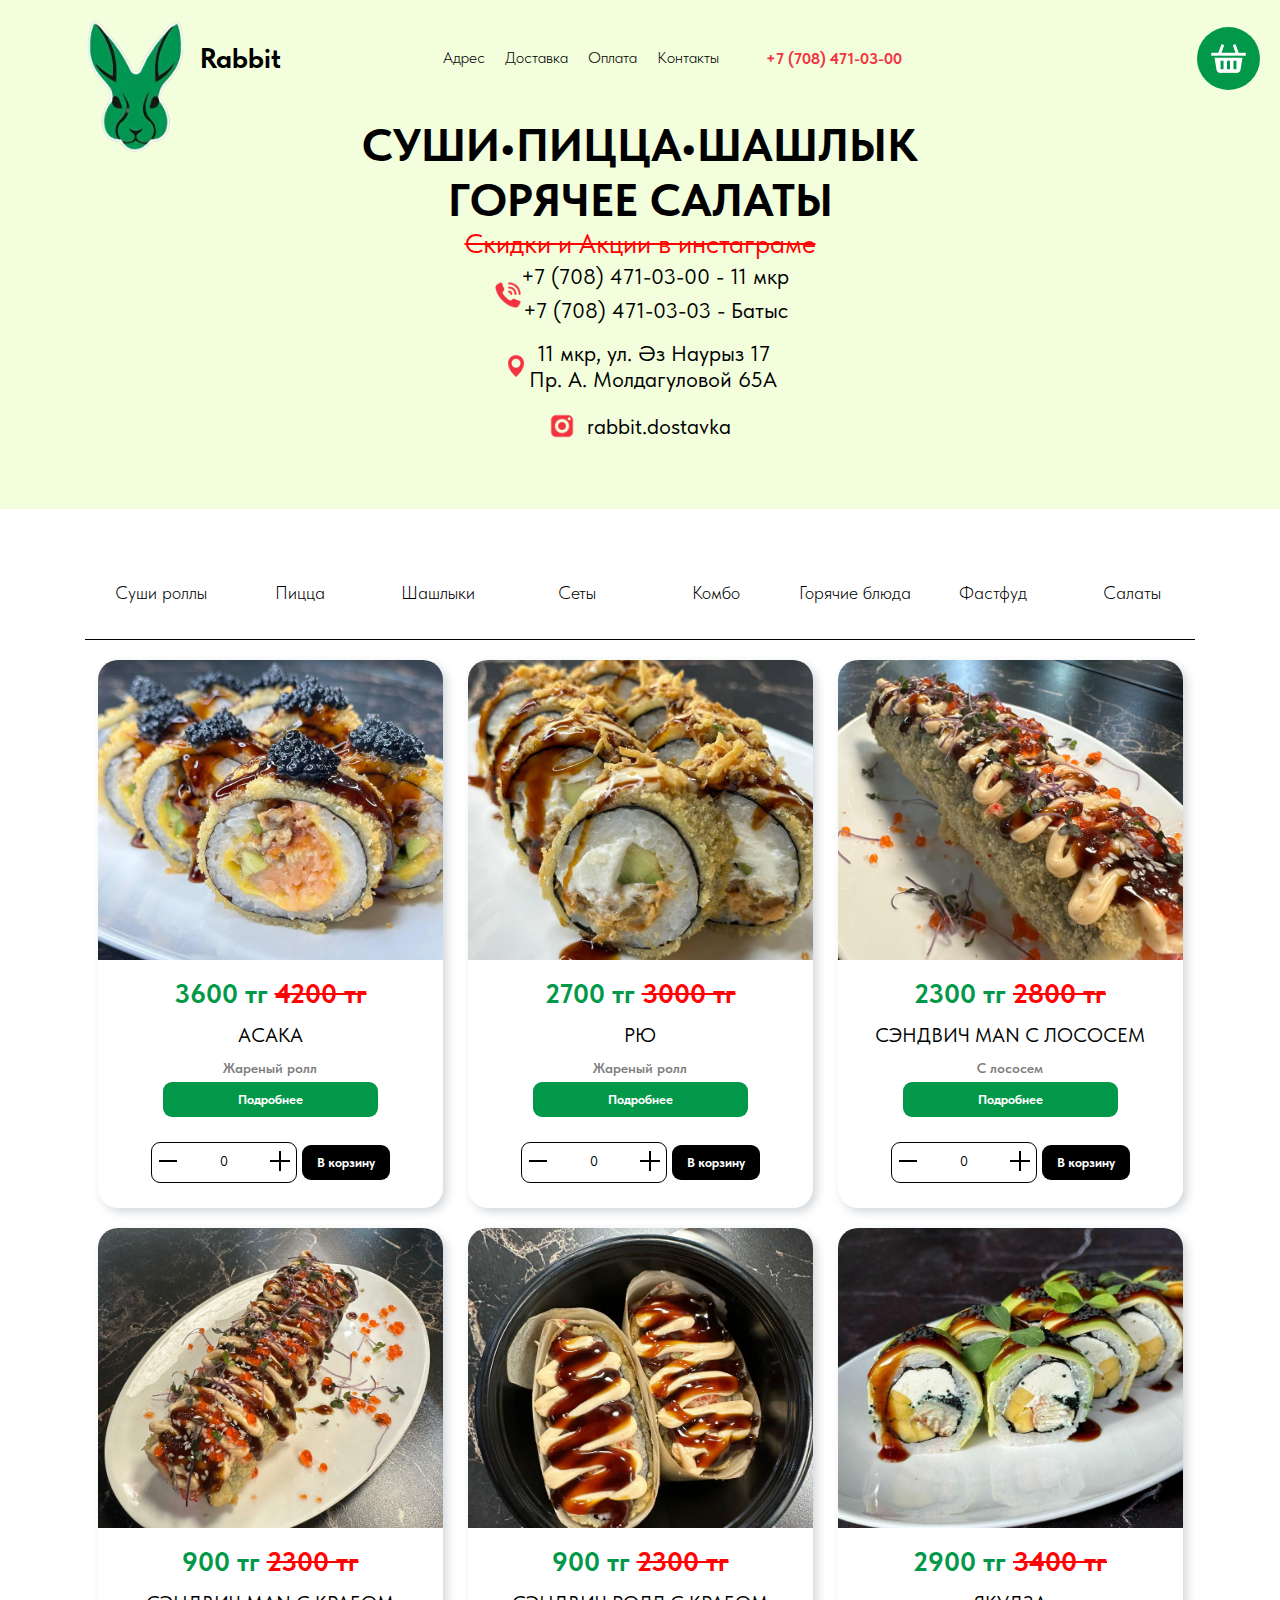
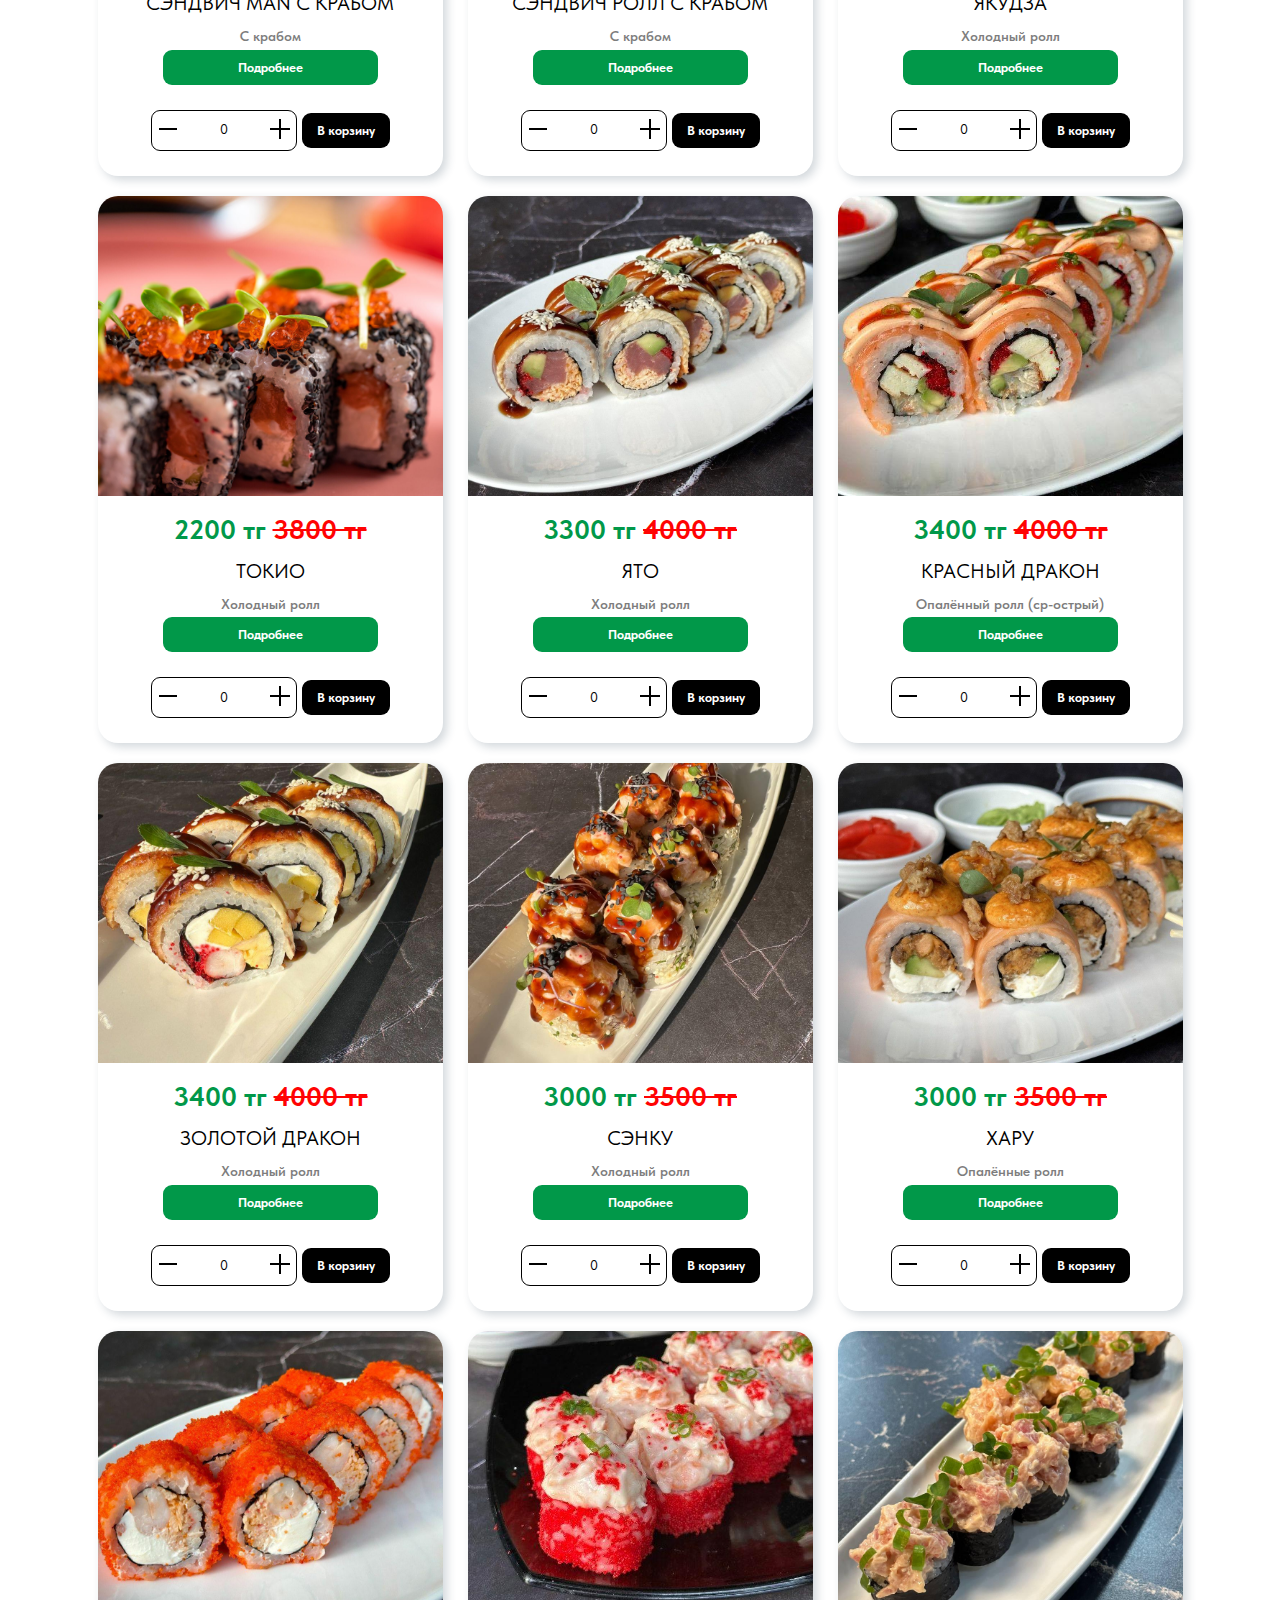
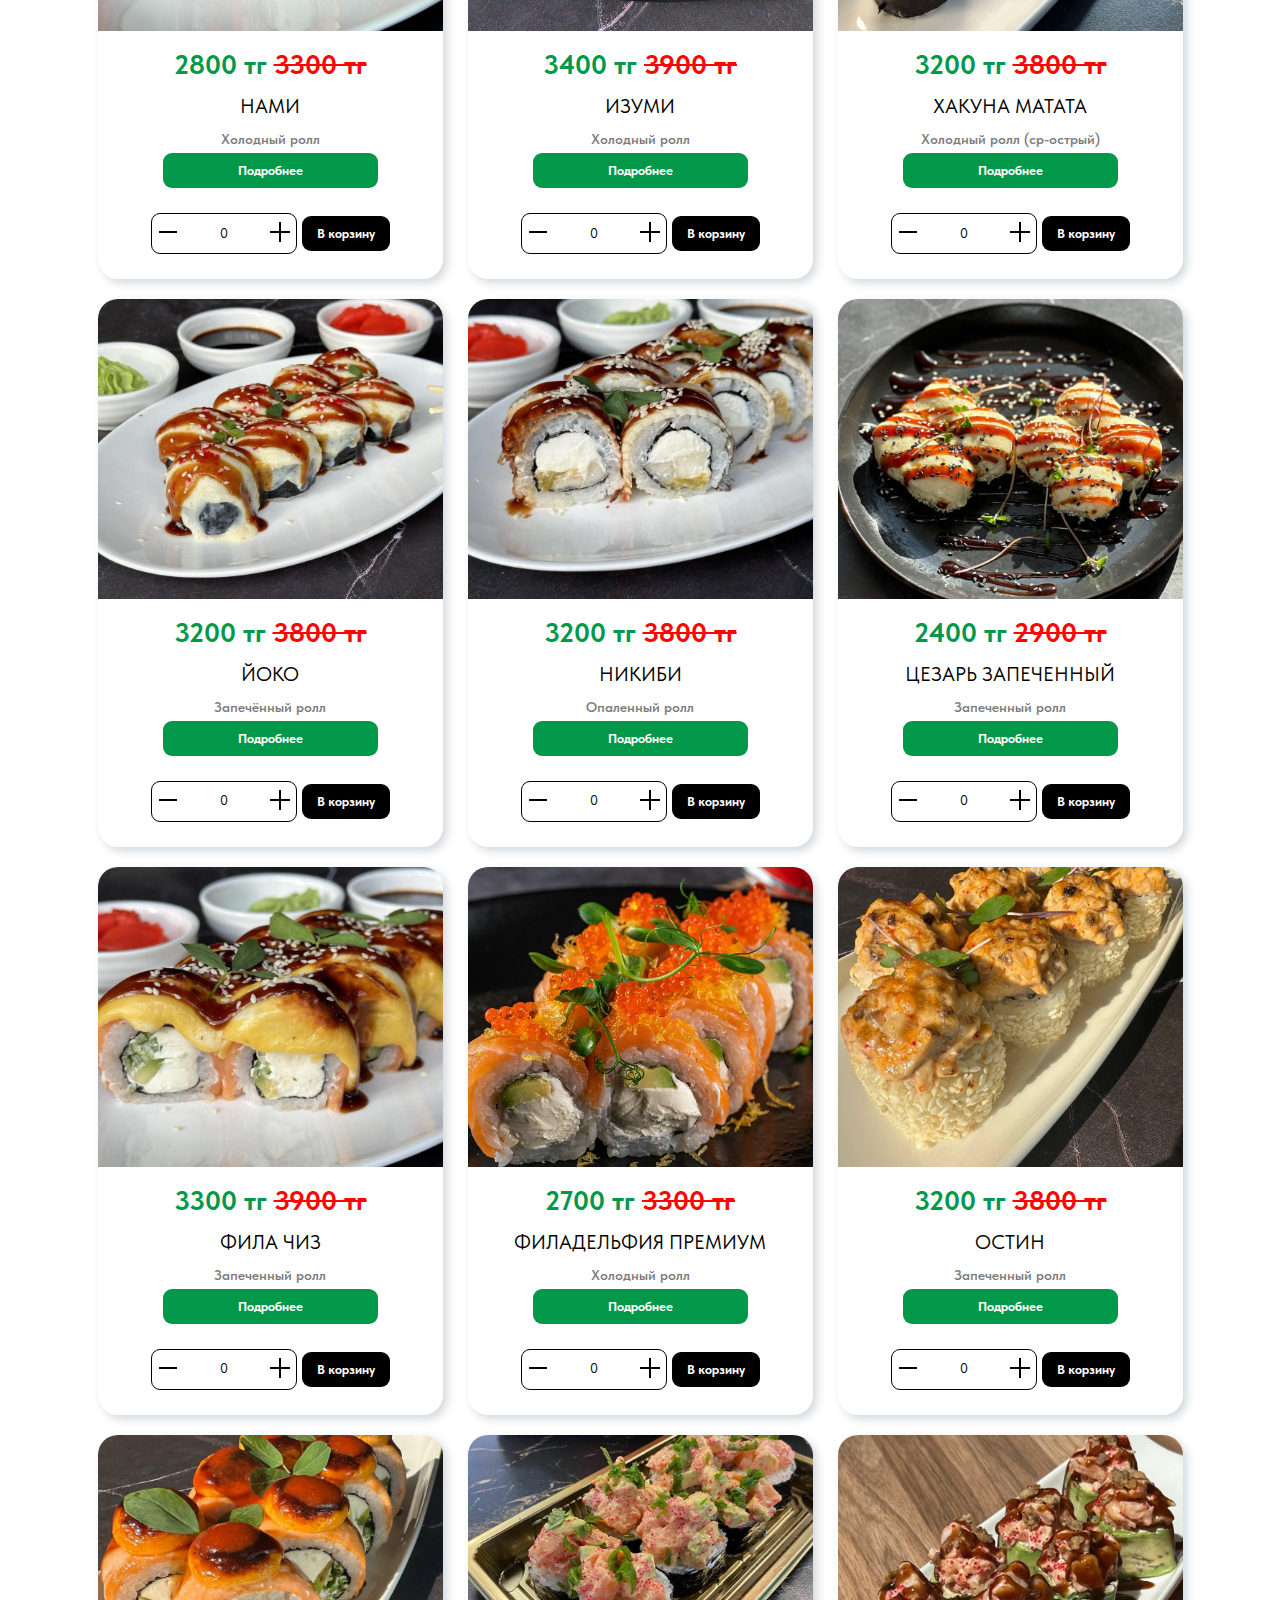
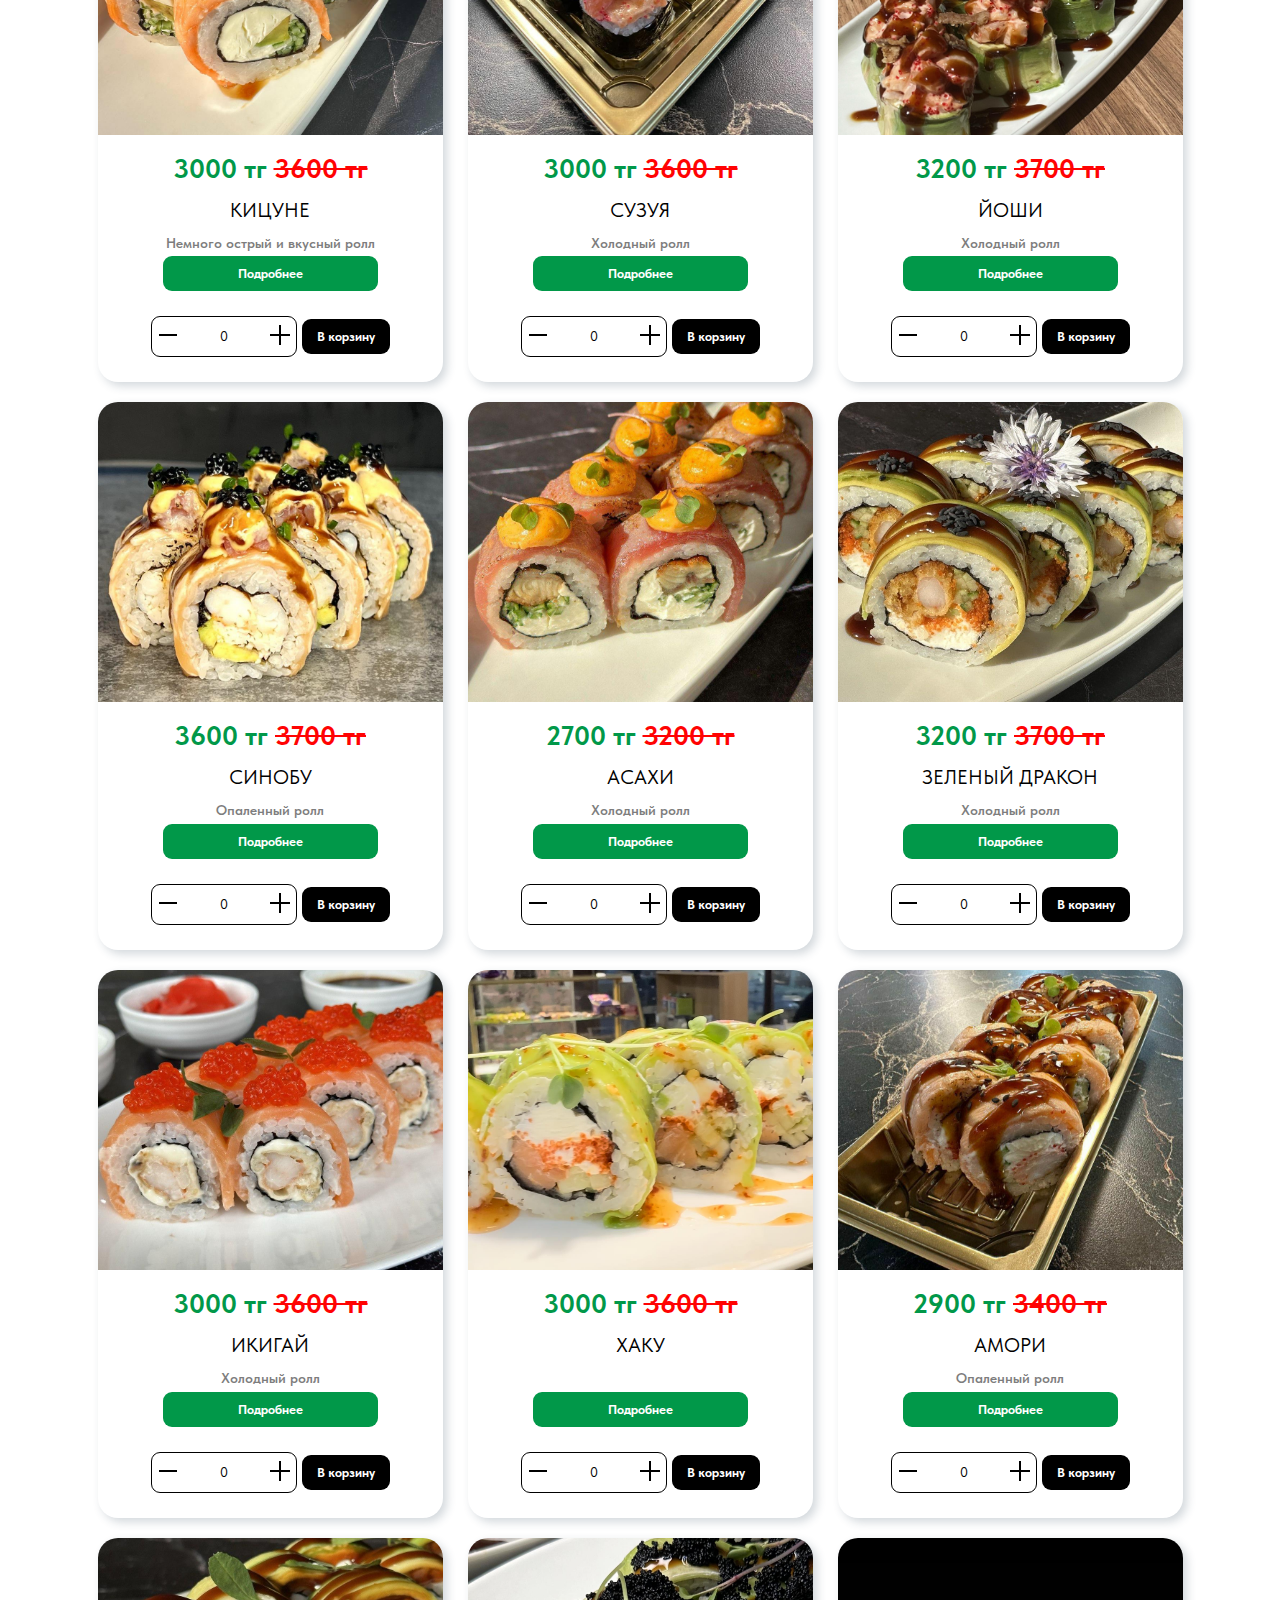
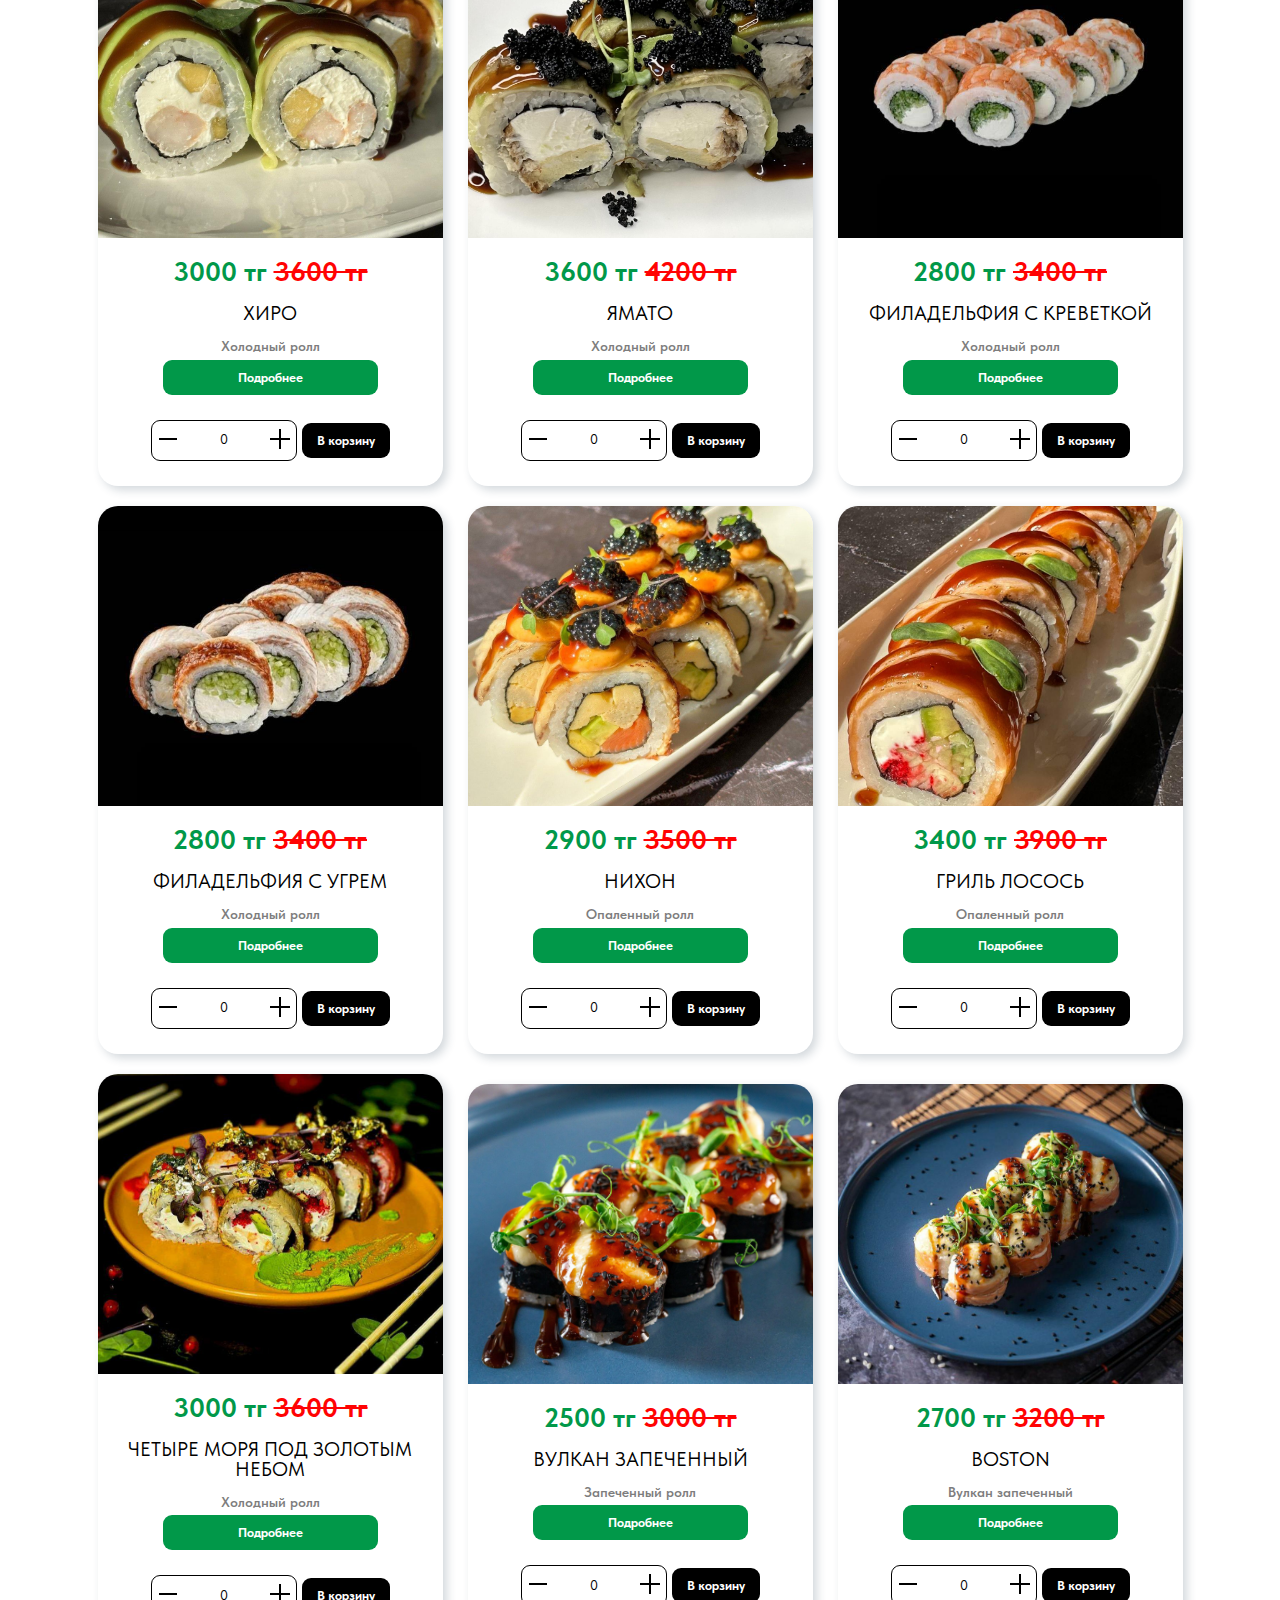
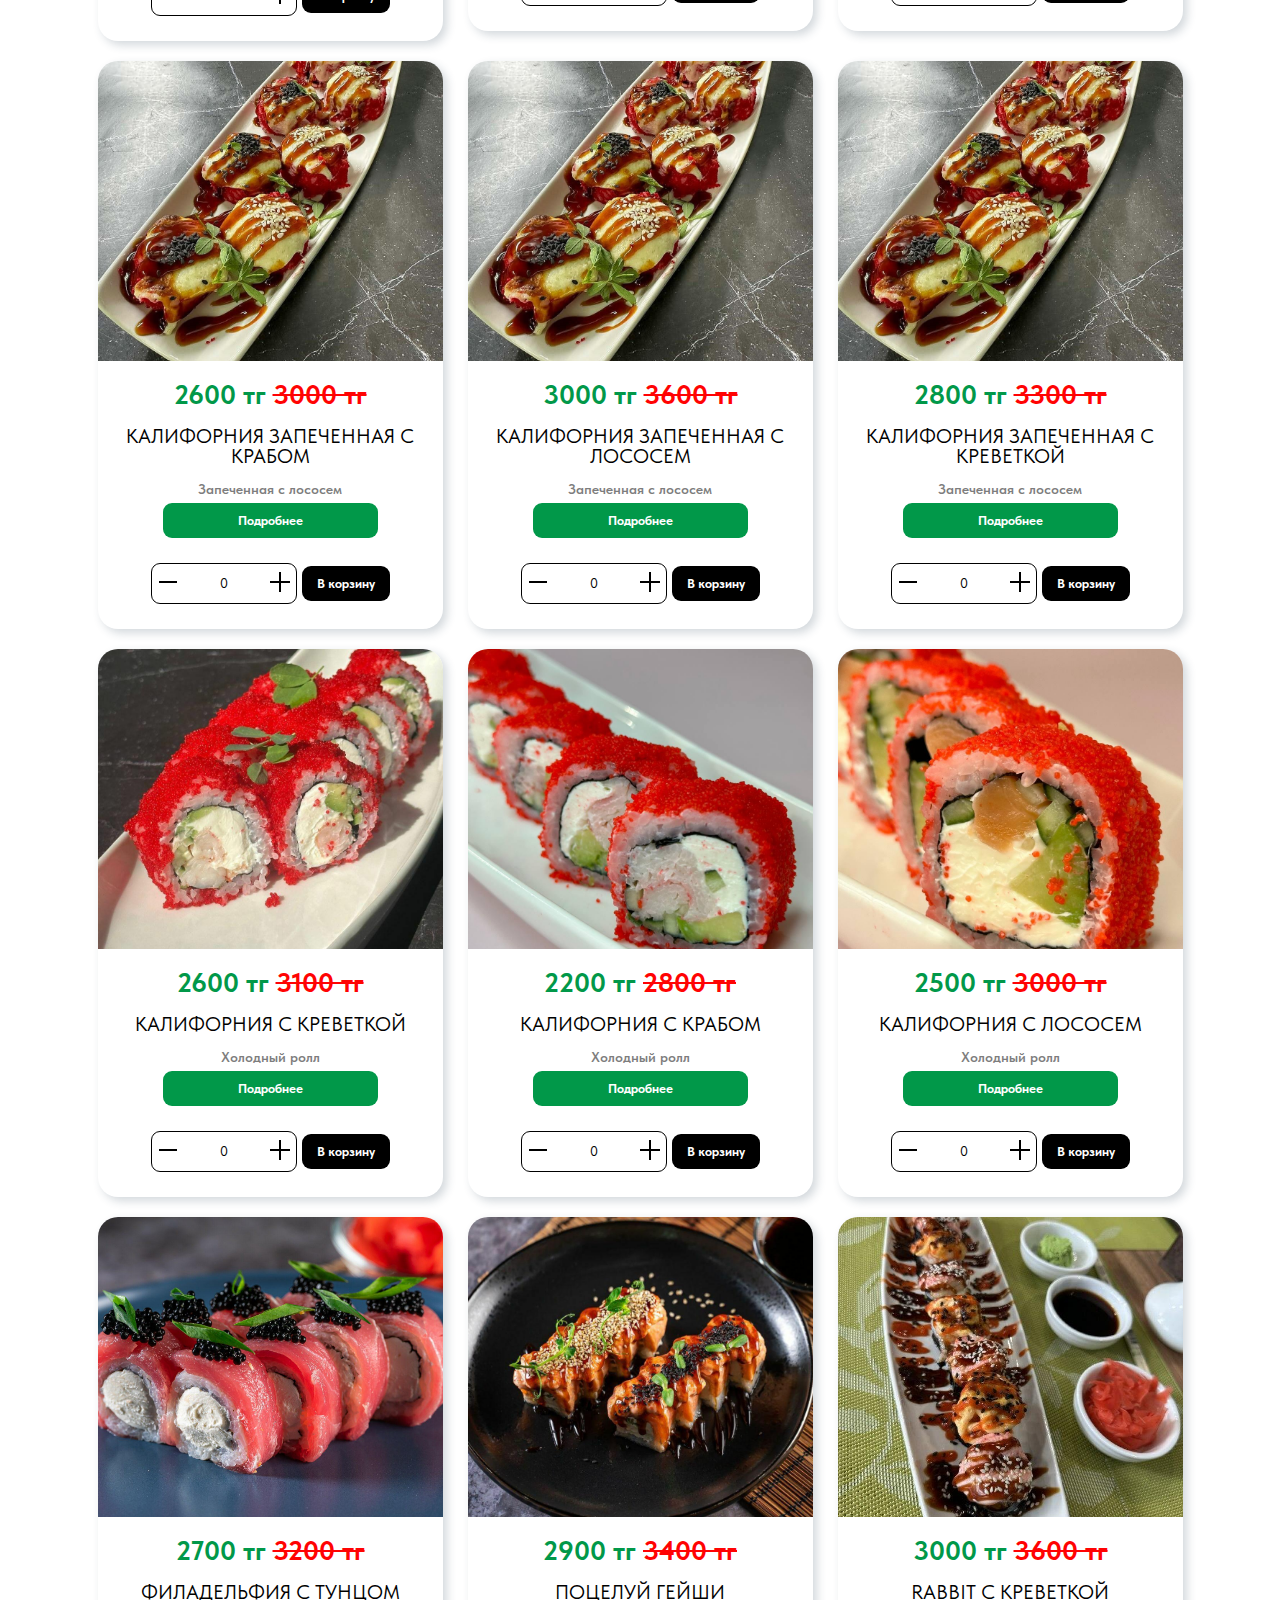
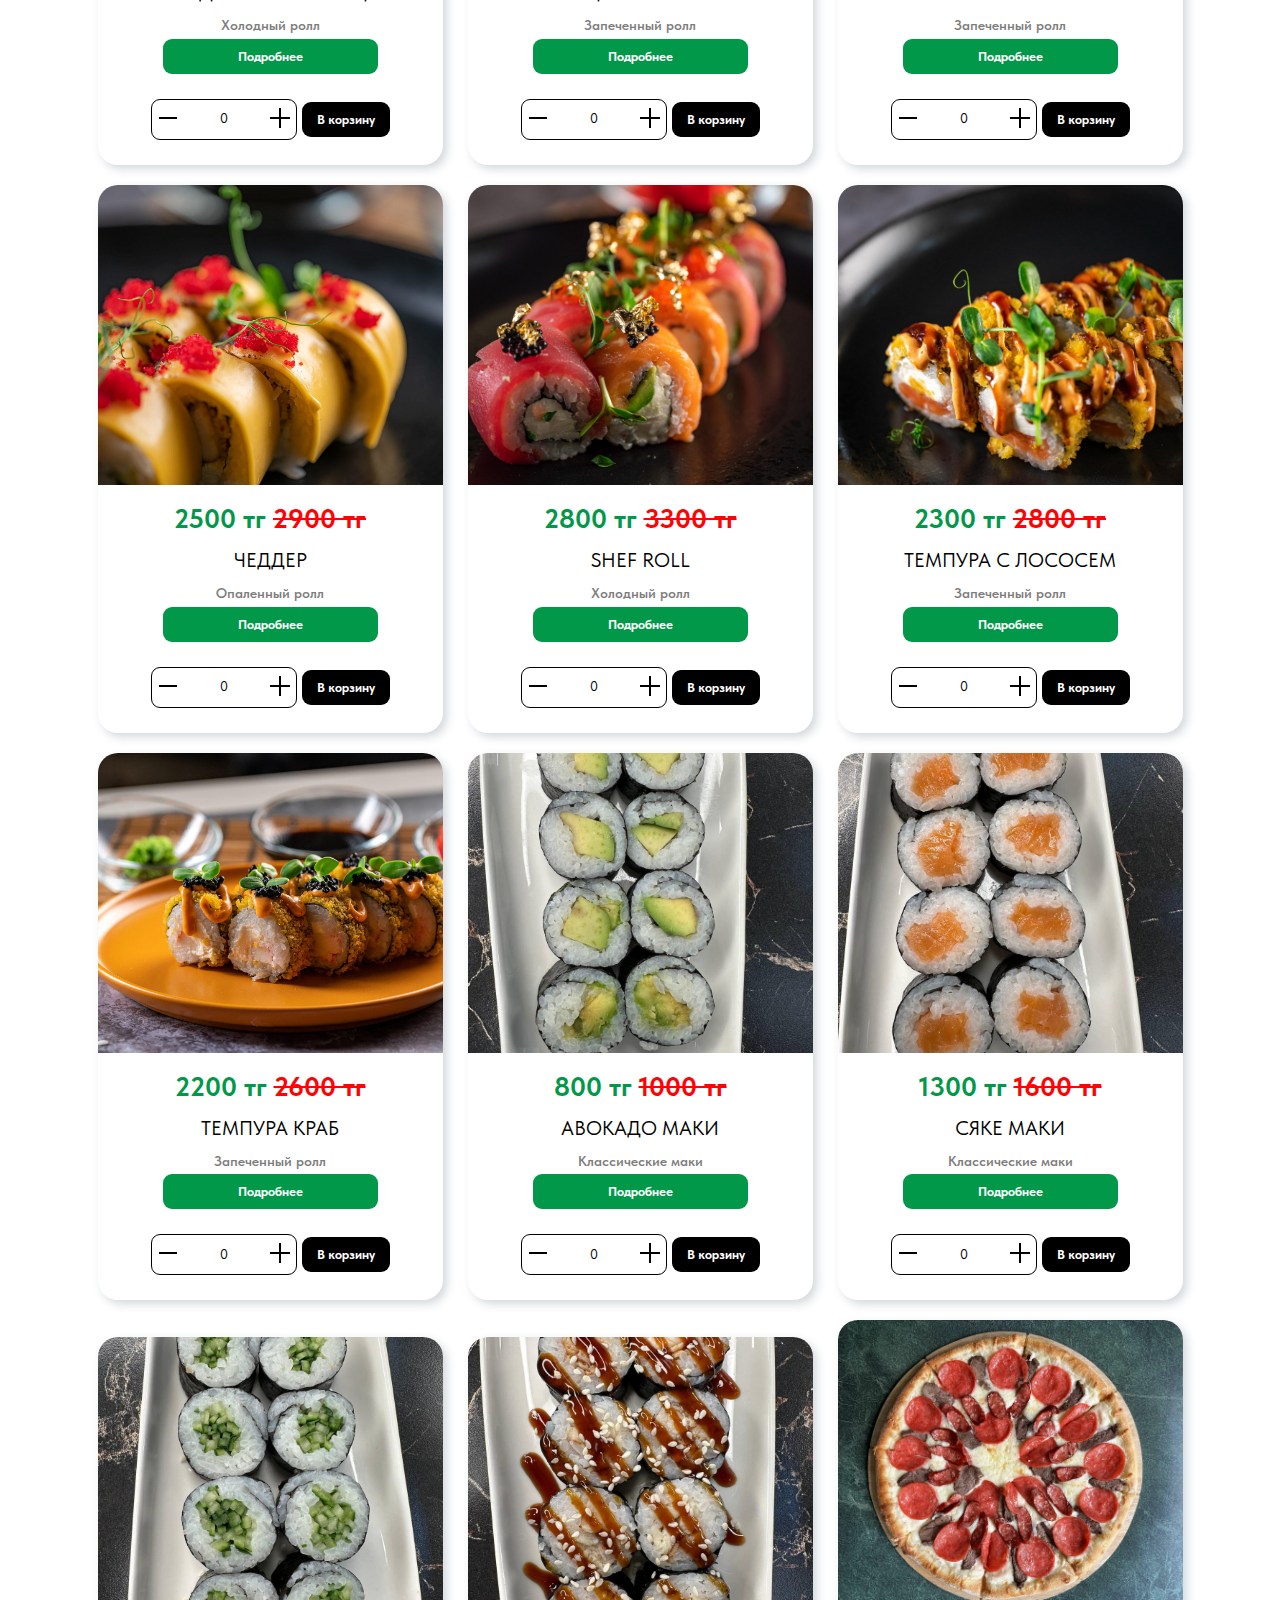
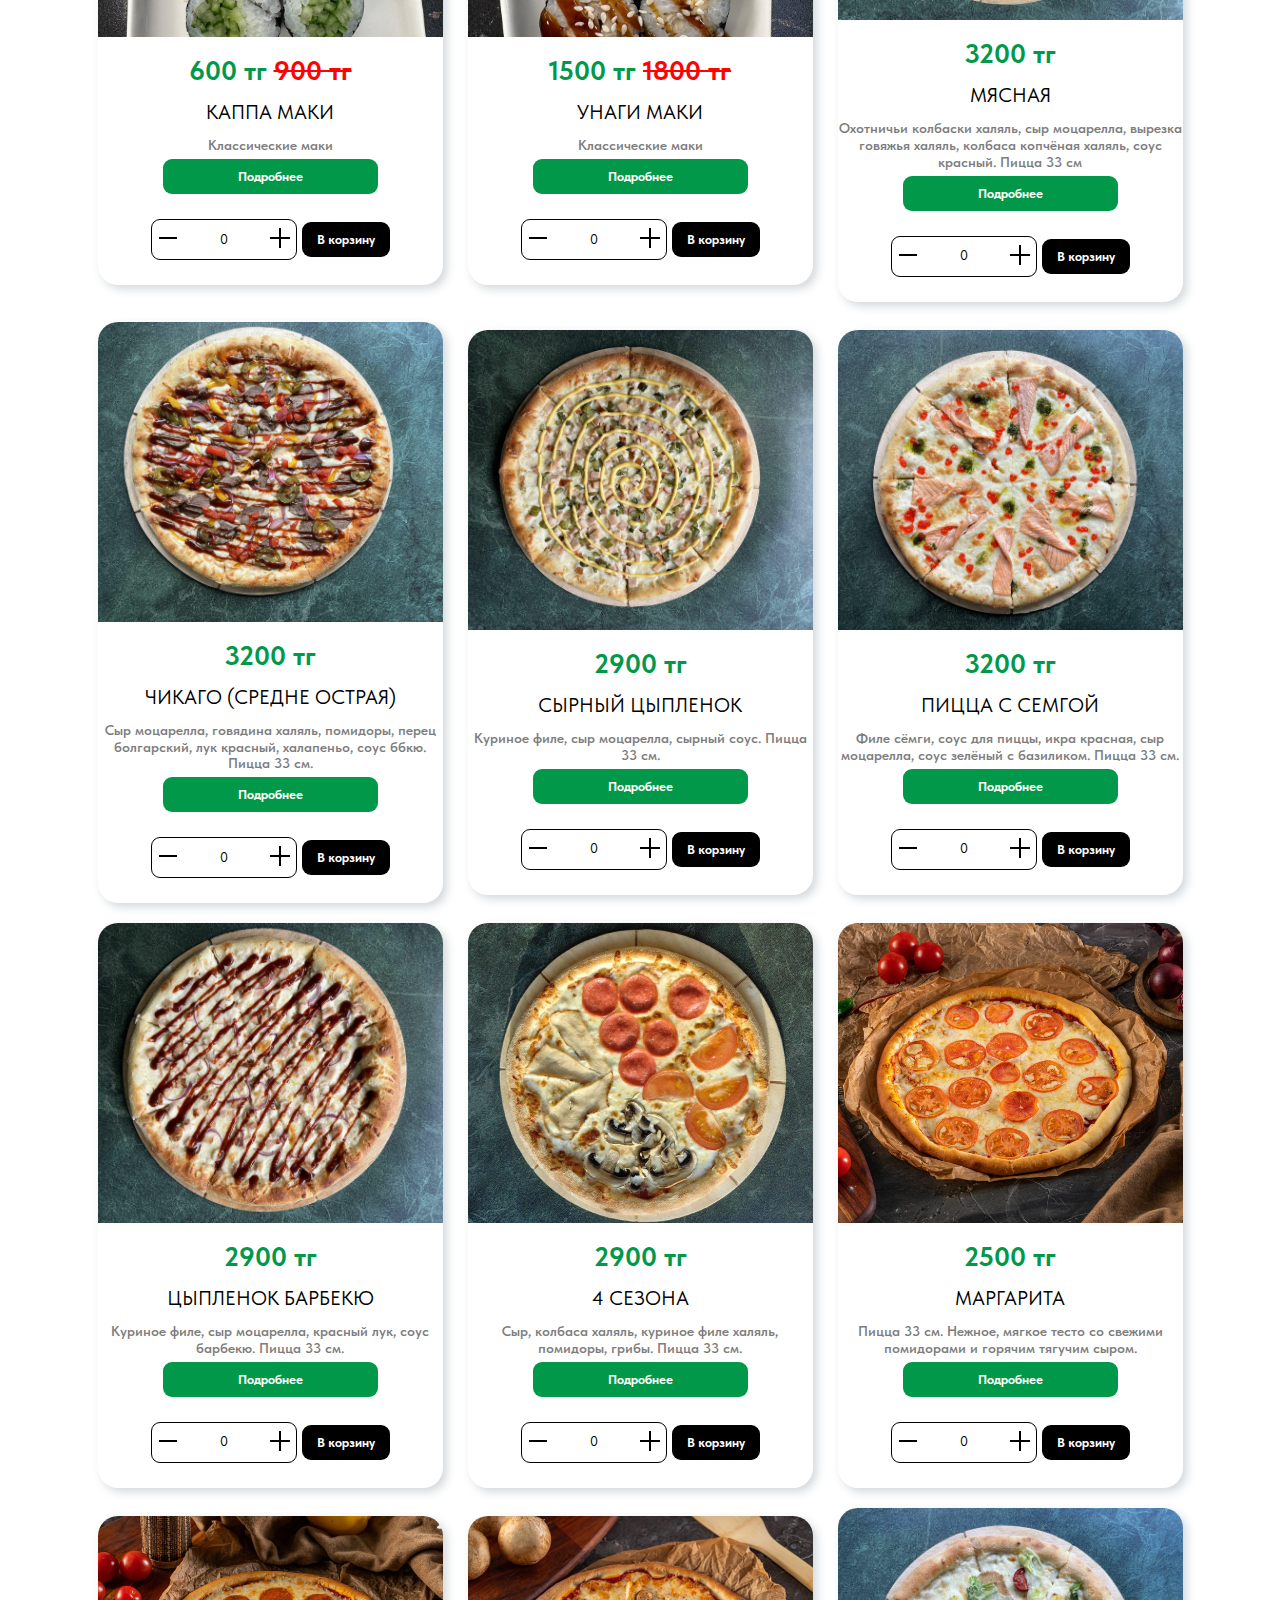
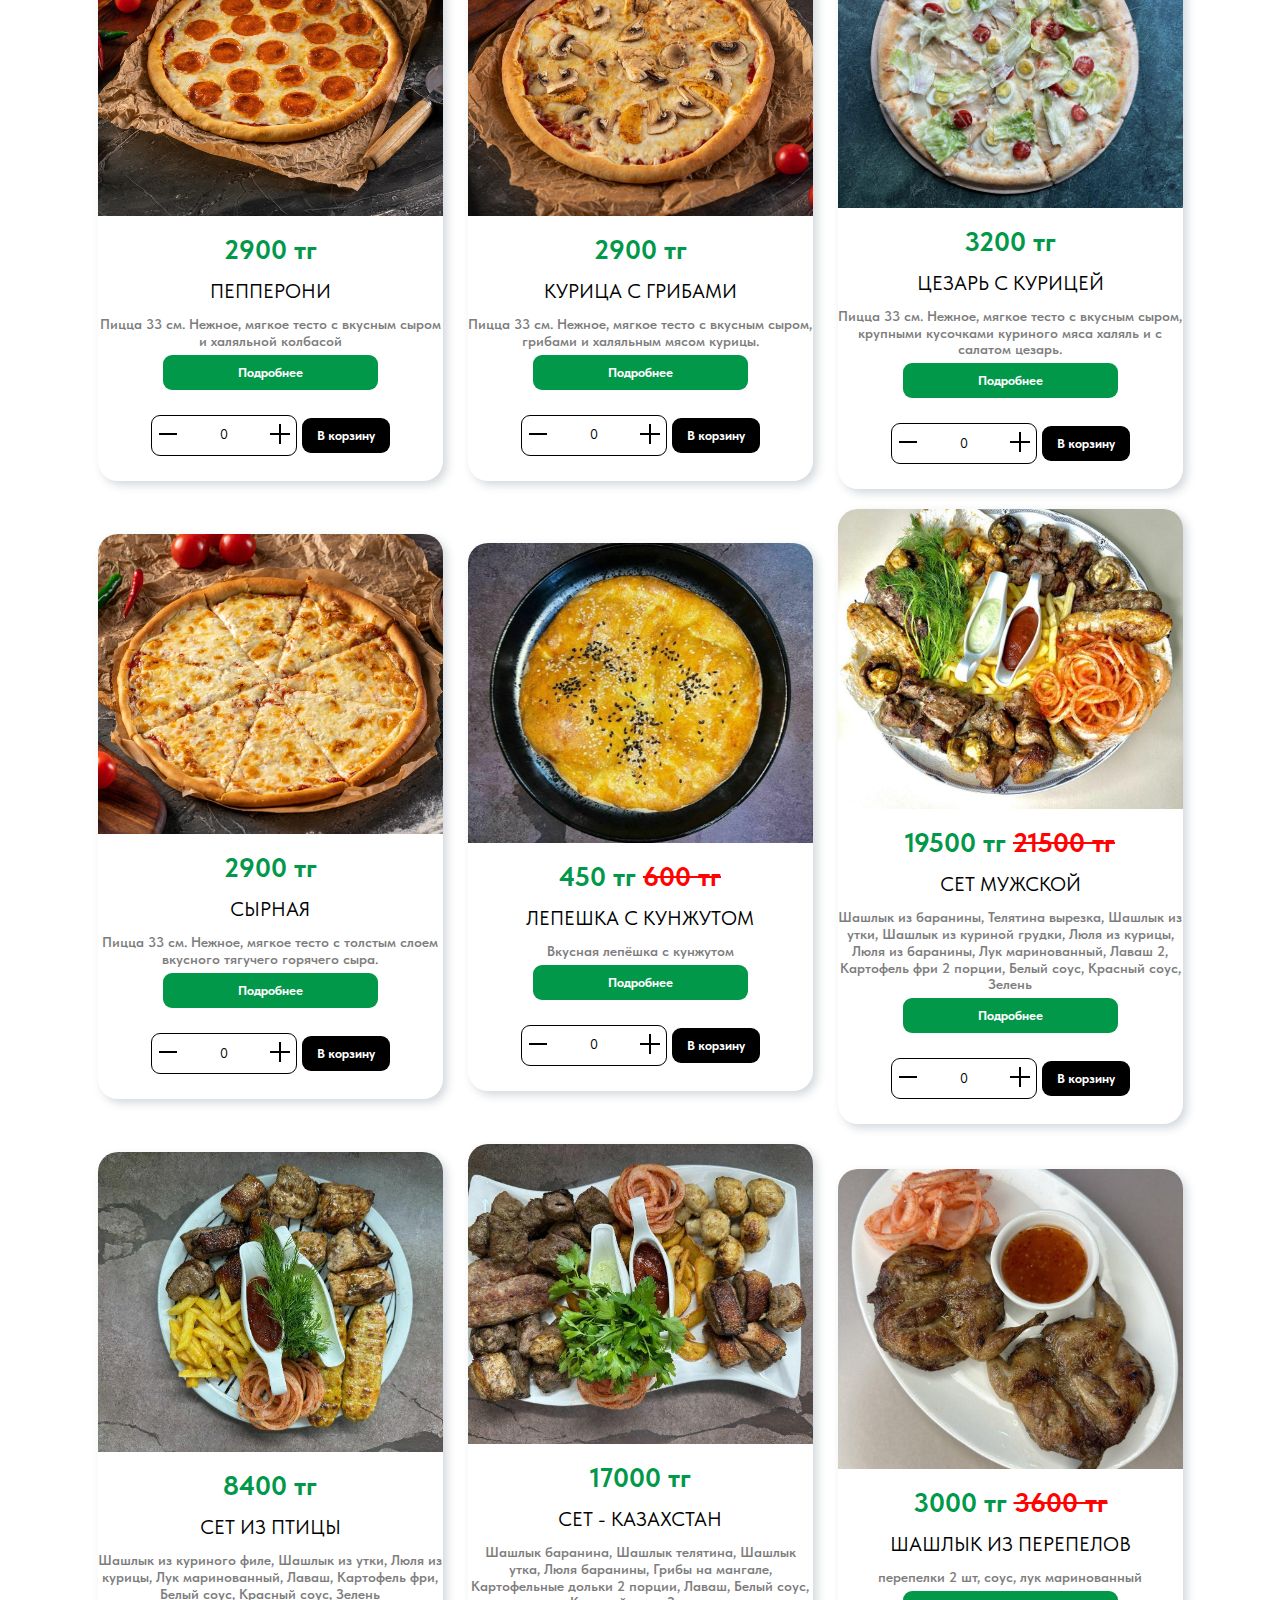
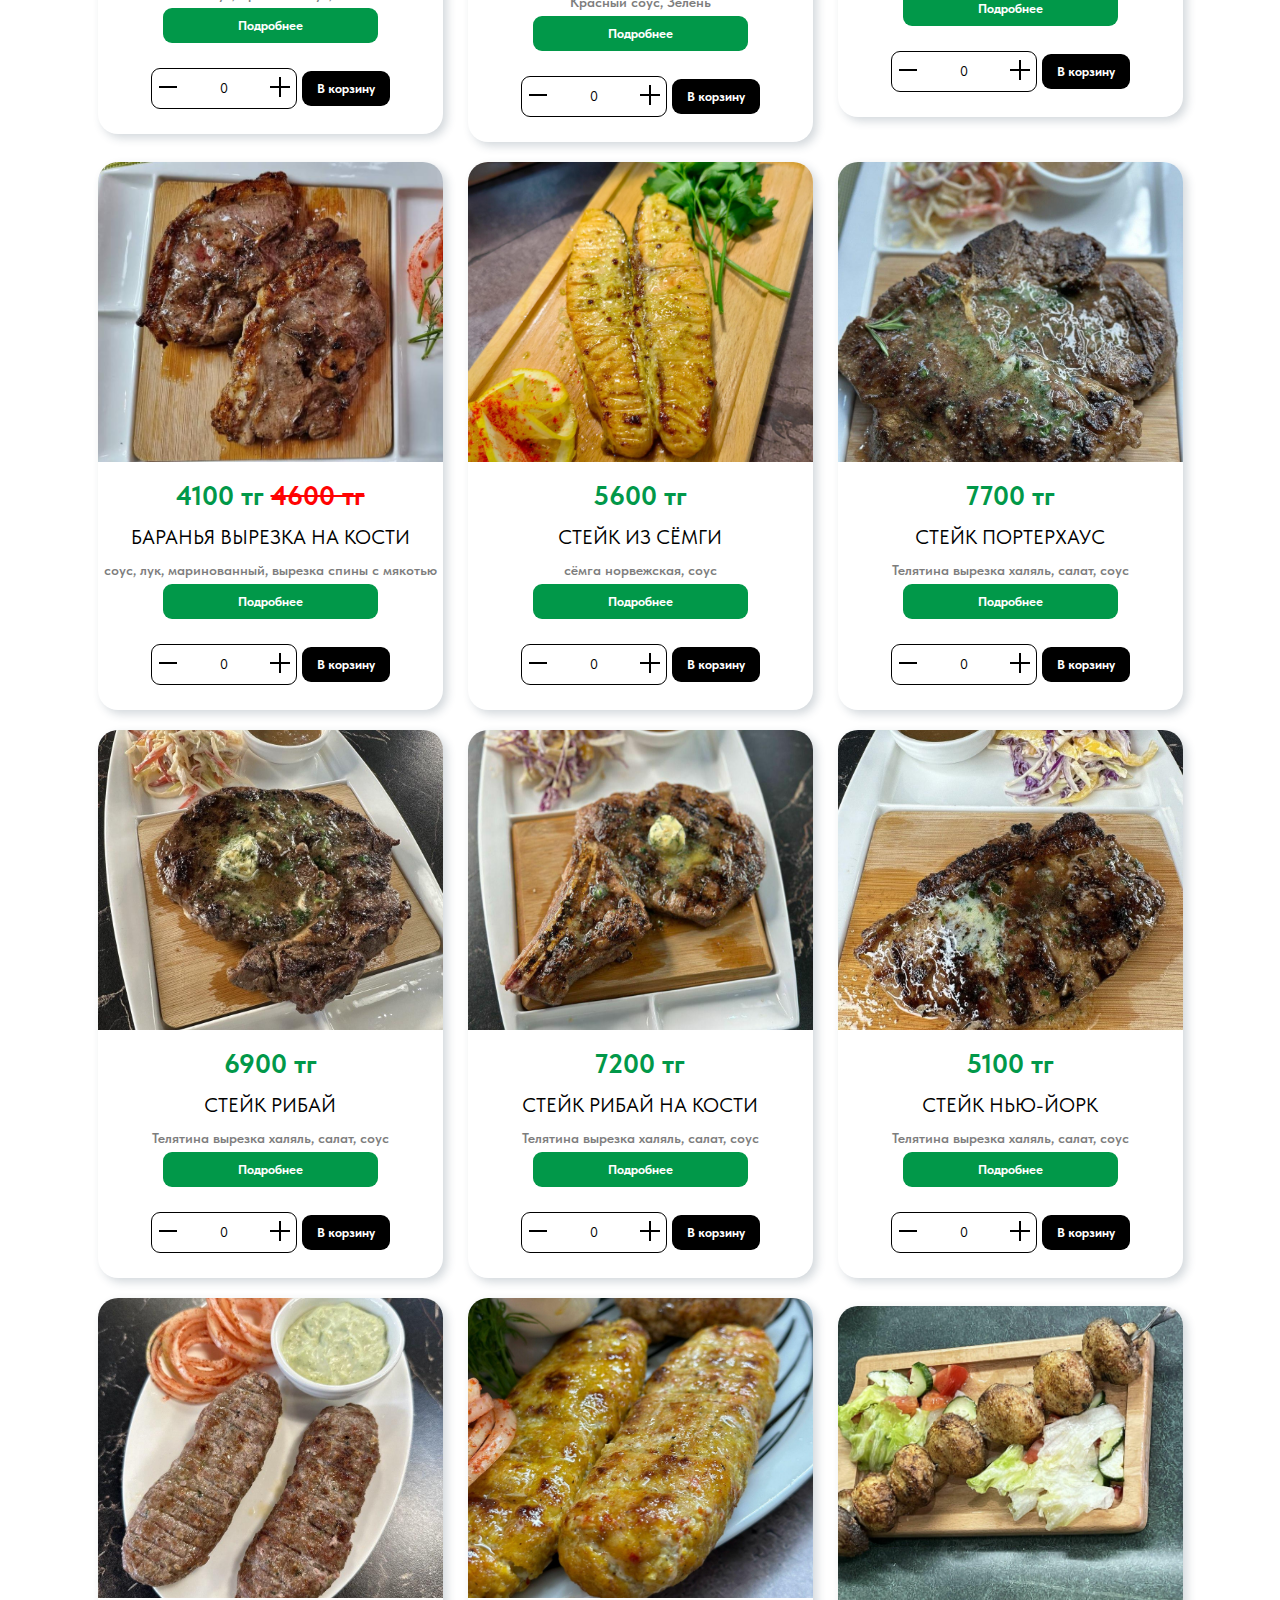
==== commit ae4aafc0: "Update index.html" ====
--- a/index.html
+++ b/index.html
@@ -115,7 +115,7 @@
                 </button>
 
             </div>
-            <button class="nav-btn">
+            <button class="nav-btn_cart">
                 <a href="checkout.html" class="checkout-button"><img src="images/shopping-basket.png" alt=""></a>
             </button>
         </div>
@@ -186,7 +186,7 @@
                     <p>Еда - Семья - Rabbit Доставка<br><br>
                         Адрес: 11 мкр, БЦ Асан, ул. Аз-Наурыз 17</p>
                     <div class="footer-tel"> <a href="tel:+77084710300">+7 (708) 471-03-00</a>
-                        <img src="images/whatsapp.png" alt="#">
+                        <img src="footer-images/qr.jpg" alt="#">
                     </div>
                 </div>
                 <div class="footer-links">
--- a/style.css
+++ b/style.css
@@ -1,4 +1,3 @@
-
 * {
     padding: 0;
     margin: 0;
@@ -7,11 +6,15 @@
 }
 
 
-*, *::before, *::after {
+*,
+*::before,
+*::after {
     box-sizing: border-box;
 }
 
-a, a:link, a:visited {
+a,
+a:link,
+a:visited {
     text-decoration: none;
 }
 
@@ -19,11 +22,22 @@
     text-decoration: none;
 }
 
-aside, nav, footer, header, section, main {
+aside,
+nav,
+footer,
+header,
+section,
+main {
     display: block;
 }
 
-h1, h2, h3, h4, h5, h6, p {
+h1,
+h2,
+h3,
+h4,
+h5,
+h6,
+p {
     font-size: inherit;
     font-weight: inherit;
     font-family: var(--first-family);
@@ -38,15 +52,15 @@
 @font-face {
     font-family: "tilda";
     src: url(./fonts/TildaSans-VF.woff) format("woff"),
-    url(./fonts/TildaSans-VF.woff2) format("woff2");
-}
-
-button{
+        url(./fonts/TildaSans-VF.woff2) format("woff2");
+}
+
+button {
     background: transparent;
 }
 
-.container{
-    max-width: 1110px ;
+.container {
+    max-width: 1110px;
     margin: 0 auto;
     width: 100%;
 }
@@ -108,12 +122,13 @@
     font-size: 18px;
     font-family: "tilda";
     line-height: 1.55;
-    font-weight: 400;
+    font-weight: 300;
     cursor: pointer;
 }
 
 .nav-btn:hover {
     color: #ffbe16;
+    font-weight: bold;
 }
 
 .teleph {
@@ -125,7 +140,7 @@
 }
 
 .invis {
-    margin-right: 300px;
+    margin-right: -220px;
 }
 
 
@@ -182,27 +197,27 @@
     margin-top: 125px;
 }
 
+.header_two_container {
+    display: grid;
+    place-items: center;
+}
+
 .addition-info {
     font-size: 22px;
-    width: 500px;
-    margin: 0 auto;
-
+    display: flex;
+    flex-direction: column;
+    align-items: center;
+    max-width: 50rem;
 }
 
 
 
 .contact-info {
     font-size: 16px;
-    display: grid;
-    /* Use grid layout */
-    grid-template-columns: auto 1fr auto;
-    /* Define three columns */
-    align-items: center;
-    justify-content: space-around;
-    width: 350px;
+    display: flex;
+    align-items: center;
+    width: 35rem;
     height: 44px;
-    text-align: center;
-    margin-left: 25px;
     margin-top: 15px;
 }
 
@@ -210,15 +225,13 @@
 
 .contact-info .phone-1 {
     font-size: 22px;
-    position: static;
-    float: right;
+
 
 }
 
 .contact-info .phone-2 {
     font-size: 22px;
-    position: static;
-    float: right;
+
     line-height: 43px;
 }
 
@@ -239,17 +252,11 @@
 
 .address-block {
     font-size: 22px;
-    display: grid;
-    /* Use grid layout */
-    grid-template-columns: auto 1fr auto;
-    /* Define three columns */
-    align-items: center;
-    justify-content: space-around;
+    display: flex;
+    align-items: center;
     margin: 0 auto;
-    width: 350px;
     height: 44px;
-    margin-right: 95px;
-    margin-top: 30px;
+    margin-top: 2.5rem;
 }
 
 
@@ -268,7 +275,7 @@
     font-size: 22px;
     font-weight: 400;
     margin-top: 25px;
-    margin-right: 40px;
+
     display: flex;
     justify-content: center;
     align-items: center;
@@ -280,28 +287,64 @@
     margin-right: 12px;
 
 }
+
 /*MAIN START*/
-main{
+main {
     margin-bottom: 5rem;
 }
 
-.main__nav{
+.main__nav {
     display: flex;
     justify-content: space-between;
     align-items: center;
     margin-top: 5rem;
-}
-.main__nav_btn{
-    border-bottom: 2px solid black;
+    position: sticky;
+    top: 0;
+    background: #fff;
+    border-bottom: 1px solid black;
+    margin-bottom: 2rem;
+    padding: 2rem 0;
+}
+
+.main__nav_btn {
+    /* border-bottom: 2px solid black; */
     width: 20rem;
     margin-bottom: 2rem;
-}
-
-.main__nav_btn:hover{
-    border-bottom: 2px solid rgb(119, 175, 15);
-}
-
-.product__cards{
+    height: 2rem;
+    background-color: transparent;
+    text-align: center;
+    margin-left: 15px;
+    margin-right: 2px;
+    transition: 0.2s ease-in;
+    font-size: 18px;
+    font-family: "tilda";
+    line-height: 1.55;
+    font-weight: 300;
+    cursor: pointer;
+    color: #000;
+}
+
+.nav-btn {
+    background-color: transparent;
+    height: 5rem;
+    text-align: center;
+    margin-left: 15px;
+    margin-right: 2px;
+    transition: 0.2s ease-in;
+    font-size: 18px;
+    font-family: "tilda";
+    line-height: 1.55;
+    font-weight: 300;
+    cursor: pointer;
+}
+
+.main__nav_btn:hover {
+    color: #ffbe16;
+    font-weight: bold;
+}
+
+
+.product__cards {
     display: grid;
     grid-template-columns: repeat(auto-fit, minmax(300px, 1fr));
     place-items: center;
@@ -312,7 +355,7 @@
 
 }
 
-.product__card{
+.product__card {
     border-radius: 2rem;
     display: flex;
     flex-direction: column;
@@ -322,68 +365,74 @@
     margin-bottom: 2rem;
 }
 
-.product__card:hover{
+.product__card:hover {
     transition: 0.3s ease-in-out;
 
-    box-shadow: 11px -25px 62px 0px rgba(0, 0, 0, 0.25) ;
-}
-
-.card__image img{
+    box-shadow: 11px -25px 62px 0px rgba(0, 0, 0, 0.25);
+}
+
+.card__image img {
     width: 34.5rem;
     height: 30rem;
     border-radius: 2rem;
     border-bottom-left-radius: 0;
     border-bottom-right-radius: 0;
     margin-bottom: 1.5rem;
-   
-}
-.card__content{
+
+}
+
+.card__content {
     display: flex;
     flex-direction: column;
     align-items: center;
 }
-.card__price{
+
+.card__price {
     font-size: 3vh;
     color: #019849;
     font-weight: 700;
     margin-bottom: 1.5rem;
 }
 
-.discount{
+.discount {
     font-size: 3vh;
     color: #ff0303;
-    text-decoration:line-through;
-}
-.product_name_item{
-        line-height: 1;
-            color: #000000;
-            font-weight: 400;
-            text-transform: uppercase;
-            font-size: 2rem;
-            margin-bottom: 1.5rem;
-}
-.product_disc_item{
+    text-decoration: line-through;
+}
+
+.product_name_item {
+    line-height: 1;
+    color: #000000;
+    font-weight: 400;
+    text-transform: uppercase;
+    font-size: 2rem;
+    margin-bottom: 1.5rem;
+    text-align: center;
+}
+
+.product_disc_item {
     line-height: 1.2;
     color: #7d7d7d;
     font-weight: 600;
     font-size: 1.4rem;
     margin-bottom: 1.5rem;
-}
-
-.card__disc_button{
+    text-align: center;
+}
+
+.card__disc_button {
     margin-bottom: 3.5rem;
 }
 
-.disc__button_item{
+.disc__button_item {
     color: #ffffff;
-        background-color: #019849;
-        border-radius: 9px;
-        padding: 1rem 7.5rem;
-        font-size: 1.3rem;
-        font-weight: 700;
-}
-
-.card__bottom_btns{
+    background-color: #019849;
+    border-radius: 9px;
+    padding: 1rem 7.5rem;
+    font-size: 1.3rem;
+    font-weight: 700;
+}
+
+.card__bottom_btns {
     display: flex;
     justify-content: space-between;
     align-items: center;
@@ -391,7 +440,7 @@
 
 }
 
-.card__counter{
+.card__counter {
     display: flex;
     justify-content: space-between;
     align-items: center;
@@ -402,22 +451,23 @@
     margin-right: 0.5rem;
 }
 
-.conter__btn{
+.conter__btn {
     background: transparent;
 }
-.conter__btn img{
+
+.conter__btn img {
     width: 16px;
     height: 16px;
 }
 
-.counter_nums{
+.counter_nums {
     font-size: 14px;
     line-height: 1.55;
     padding: 0 4rem;
 }
 
 
-.bottom__button_item{
+.bottom__button_item {
     color: #ffffff;
     background-color: #000000;
     border-radius: 9px;
@@ -427,9 +477,9 @@
     transition: 0.3s ease-in-out;
 }
 
-.bottom__button_item:hover{
+.bottom__button_item:hover {
     background-color: #019849;
-    
+
 }
 
 
@@ -590,10 +640,10 @@
     top: 0;
     left: 0;
     display: none;
-    background-color: rgba(0, 0, 0, 0.5);  
-    justify-content: center;   
-    align-items: center;
-    
+    background-color: rgba(0, 0, 0, 0.5);
+    justify-content: center;
+    align-items: center;
+    z-index: 4;
 }
 
 .overlay {
@@ -606,7 +656,7 @@
     opacity: 0;
     visibility: hidden;
     transition: opacity 0.4s ease-in, visibility 0.4s ease-in;
- 
+
 }
 
 .overlay.show {
@@ -645,6 +695,10 @@
 
 /*HEADER ADPTIVE START*/
 
+.header__logo_mobile {
+    display: none;
+}
+
 @media(max-width:1300px) {
     .nav-btns .nav-btn {
         font-size: 1.6rem;
@@ -659,33 +713,496 @@
 /*CARDS ADAPTIVE*/
 
 @media (max-width:1024px) {
-    .product__card{
+    .product__card {
         max-width: 30rem;
     }
-    .card__image img{
+
+    .card__image img {
         max-width: 30rem;
     }
-    .main__nav{
+
+    .main__nav {
         overflow-x: scroll;
-    }
+        max-width: 900px;
+        white-space: nowrap;
+    }
+
     /* header{
         display: none;
     } */
+    .logo {
+        display: none;
+    }
+
+    .name {
+        display: none;
+    }
+
+    .header__logo_mobile {
+        display: flex;
+        align-items: center;
+    }
+
+    .logo_mobile {
+        width: 80px;
+
+    }
+
+    .name__mobile {
+        font-size: 2rem;
+        font-family: "tilda";
+        line-height: 43px;
+        font-size: 28px;
+        font-weight: 700;
+        position: inherit;
+    }
+
+    .nav-btns .nav-btn {
+        font-size: 1.3rem;
+    }
 }
 
 @media (max-width:960px) {
-    .product__cards{
+    .product__cards {
         grid-template-columns: repeat(auto-fit, minmax(350px, 1fr));
+        margin-top: 3rem;
     }
 }
 
 
 /*CODE CHANGES*/
 
-.checkout-button{
+.checkout-button {
     background-color: #019849;
     padding: 1rem;
     display: flex;
     border-radius: 50%;
     align-items: center;
-}+}
+
+
+.header_mobile {
+    display: none;
+}
+
+/*HEDER ADAPTIVE*/
+
+@media (max-width:768px) {
+    .header__main {
+        display: none;
+    }
+
+    .header_mobile {
+        display: flex;
+        align-items: center;
+
+    }
+
+    .header {
+        padding-top: 3rem;
+        font-size: 2.2rem;
+    }
+
+    .header .name {
+        margin-top: 3rem;
+    }
+
+    .off_screen_menu {
+        height: 100vh;
+        width: 100%;
+        max-width: 300px;
+        position: fixed;
+        top: 0;
+        right: -450px;
+        background-color: #fff;
+        transition: .3s ease;
+        padding: 48px 18px 38px;
+    }
+
+    .nav-btns {
+        display: flex;
+        flex-direction: column;
+        justify-content: center;
+        align-items: center;
+        text-align: center;
+        font-size: 3rem;
+        margin-bottom: 600px;
+    }
+
+    .off_screen_menu.active {
+        right: 0;
+        z-index: 2;
+    }
+
+    .off_screen_menu.hide {
+        right: -450px;
+        z-index: 2;
+    }
+
+    .cross {
+        position: absolute;
+        top: 10px;
+        right: 10px;
+        background: none;
+        border: none;
+        cursor: pointer;
+    }
+
+    .nav-btns {
+        display: flex;
+        flex-direction: column;
+        align-items: flex-start;
+        text-align: left;
+        font-size: 3rem;
+        margin-top: 5rem;
+        font-weight: 400;
+        gap: 10px;
+    }
+
+    .nav-btns .nav-btn {
+        font-size: 2.3rem;
+    }
+
+    .menu_bottom_phone {
+        margin-bottom: 2rem;
+    }
+
+    .menu_bottom_phone p {
+        font-weight: 300;
+        font-size: 2rem;
+    }
+
+    .item_burger_btn {
+        color: #ffffff;
+        background-color: #019849;
+        border-radius: 9px;
+        padding: 1rem 1.5rem;
+        font-size: 1.3rem;
+        font-weight: 700;
+        transition: 0.3s ease-in-out;
+    }
+
+    .logo {
+        width: 90px;
+    }
+
+    .name {
+        padding-left: 125px;
+    }
+
+    .discount {
+        font-size: 2rem;
+    }
+
+    .header__logo_mobile {
+        display: flex;
+        align-items: center;
+    }
+
+    .logo_mobile {
+        width: 80px;
+
+    }
+
+    .name__mobile {
+        font-size: 2rem;
+        font-family: "tilda";
+        line-height: 43px;
+        font-size: 28px;
+        font-weight: 700;
+        position: inherit;
+    }
+
+    .header__logo {
+        display: none;
+    }
+}
+
+
+
+@media (max-width:698px) {
+    .teleph {
+        display: none;
+    }
+
+    .header__logo {
+        display: flex;
+    }
+
+    .header__logo {
+        display: none;
+    }
+
+    .header__logo_mobile {
+        display: block;
+        display: flex;
+        align-items: center;
+    }
+
+    .logo_mobile {
+        width: 80px;
+
+    }
+
+    .name__mobile {
+        font-size: 2rem;
+        font-family: "tilda";
+        line-height: 43px;
+        font-size: 28px;
+        font-weight: 700;
+        position: inherit;
+    }
+
+    .product__cards {
+        grid-template-columns: repeat(auto-fit, minmax(250px, 1fr));
+    }
+
+    .product__card {
+        max-width: 25rem;
+    }
+
+    .card__image img {
+        max-width: 25rem;
+    }
+}
+
+@media (max-width:425px) {
+    .product__cards {
+        grid-template-columns: repeat(auto-fit, minmax(350px, 1fr));
+    }
+
+    .product__card {
+        max-width: 35rem;
+    }
+
+    .card__image img {
+        max-width: 35rem;
+    }
+
+    .footer-map iframe {
+        max-width: 350px;
+    }
+
+    .addition-info {
+
+        display: grid;
+        place-items: center;
+    }
+
+    .address-block {
+        width: auto;
+    }
+
+    .instagram {
+        margin-right: 0;
+    }
+}
+
+.order-item {
+    display: flex;
+    justify-content: space-between;
+    align-items: center;
+    margin-top: 3rem;
+    background-color: rgba(243, 243, 243, 1);
+    padding: 10px 20px;
+}
+
+.order-item .card__image img {
+    width: 70px;
+    height: 70px;
+    border-radius: 0;
+}
+
+.order__item_one {
+    display: flex;
+    align-items: center;
+    gap: 1rem;
+}
+
+.order__name {
+    font-size: 2rem;
+    max-width: 200px;
+}
+
+.order__amount {
+    font-size: 1.4rem;
+    display: flex;
+    align-items: center;
+    gap: 1rem;
+}
+
+.amount {
+    font-size: 2rem;
+}
+
+.inputs {
+    margin-top: 3rem;
+    display: flex;
+    flex-direction: column;
+    gap: 3rem;
+    margin-bottom: 3rem;
+}
+
+.checkout__input {
+    width: 50%;
+    padding: 1rem;
+    border: none;
+    border-radius: 0;
+    background-color: rgba(243, 243, 243, 1);
+}
+
+input {
+    border: none;
+    padding: 0;
+    margin: 0;
+    background: none;
+    outline: none;
+    box-shadow: none;
+}
+
+.total__cost {
+    font-size: 2rem;
+    margin-top: 3rem;
+}
+
+.send__order_btn {
+    background-color: black;
+    color: white;
+    padding: 2rem 5rem;
+    font-size: 1.5rem;
+    border-radius: 1rem;
+    transition: .3s ease-in-out;
+    margin-bottom: 1rem;
+}
+
+.send__order_btn:hover {
+    background-color: #019849;
+    color: #fff;
+}
+
+@media (max-width:768px) {
+    .order-item {
+        flex-wrap: wrap;
+    }
+
+    .checkout__input {
+        width: 100%;
+    }
+
+    .send__order_btn {
+        display: flex;
+        justify-content: center;
+    }
+}
+
+.checkout {
+    padding: 0 1rem;
+}
+
+.quantity-minus {
+    font-size: 4rem;
+    margin-bottom: 0.8rem;
+}
+
+.quantity-plus {
+    font-size: 3.5rem;
+}
+@media (max-width:1750px){
+    .invis{
+        margin-right: 0px;
+    }
+}
+
+
+#myBtn {
+    opacity: 0;
+    visibility: hidden;
+    position: fixed;
+    bottom: 20px;
+    right: 10px;
+    z-index: 99;
+    border: none;
+    outline: none;
+    background-color: black;
+    color: white;
+    cursor: pointer;
+    padding: 0.5rem;
+    border-radius: 50%;
+    transition: opacity 0.3s ease-in-out, visibility 0.3s ease-in-out;
+    /* Анимация появления/исчезновения */
+}
+
+.arrow_top-img {
+    width: 50px;
+    height: 50px;
+}
+
+#myBtn:hover {
+    background-color: #555;
+}
+
+#myBtn.show {
+    opacity: 1;
+    /* Делает кнопку видимой */
+    visibility: visible;
+    /* Доступна для кликов */
+}
+
+.none{
+    opacity: 0;
+    visibility: hidden;
+
+    position: fixed;
+    bottom: 90px;
+    right: 6px;
+    z-index: 99;
+    border: none;
+    outline: none;
+    color: white;
+    cursor: pointer;
+    padding: 0.5rem;
+    border-radius: 50%;
+    transition: .3s ease-in-out;
+    transition: opacity 0.3s ease-in-out, visibility 0.3s ease-in-out;
+}
+
+.none.show {
+    opacity: 1;
+    /* Делает кнопку видимой */
+    visibility: visible;
+    /* Доступна для кликов */
+}
+
+.notification {
+    position: fixed;
+    bottom: 20px;
+    right: 20px;
+    background-color: #28a745;
+    color: white;
+    padding: 10px 20px;
+    border-radius: 5px;
+    font-size: 16px;
+    z-index: 1000;
+    opacity: 0;
+    transition: opacity 0.3s ease;
+}
+.btn_wrapper{
+    display: flex;
+    flex-wrap: wrap;
+    gap: 1rem;
+    width: 500px;
+}
+#clearCartButton{
+    width: 92%;
+    text-align: center;
+}
+
+@media (max-width:768px){
+    .btn_wrapper{
+        flex-direction: column;
+        width: 100%;
+    }
+    #clearCartButton{
+        width: 100%;
+    }
+}
